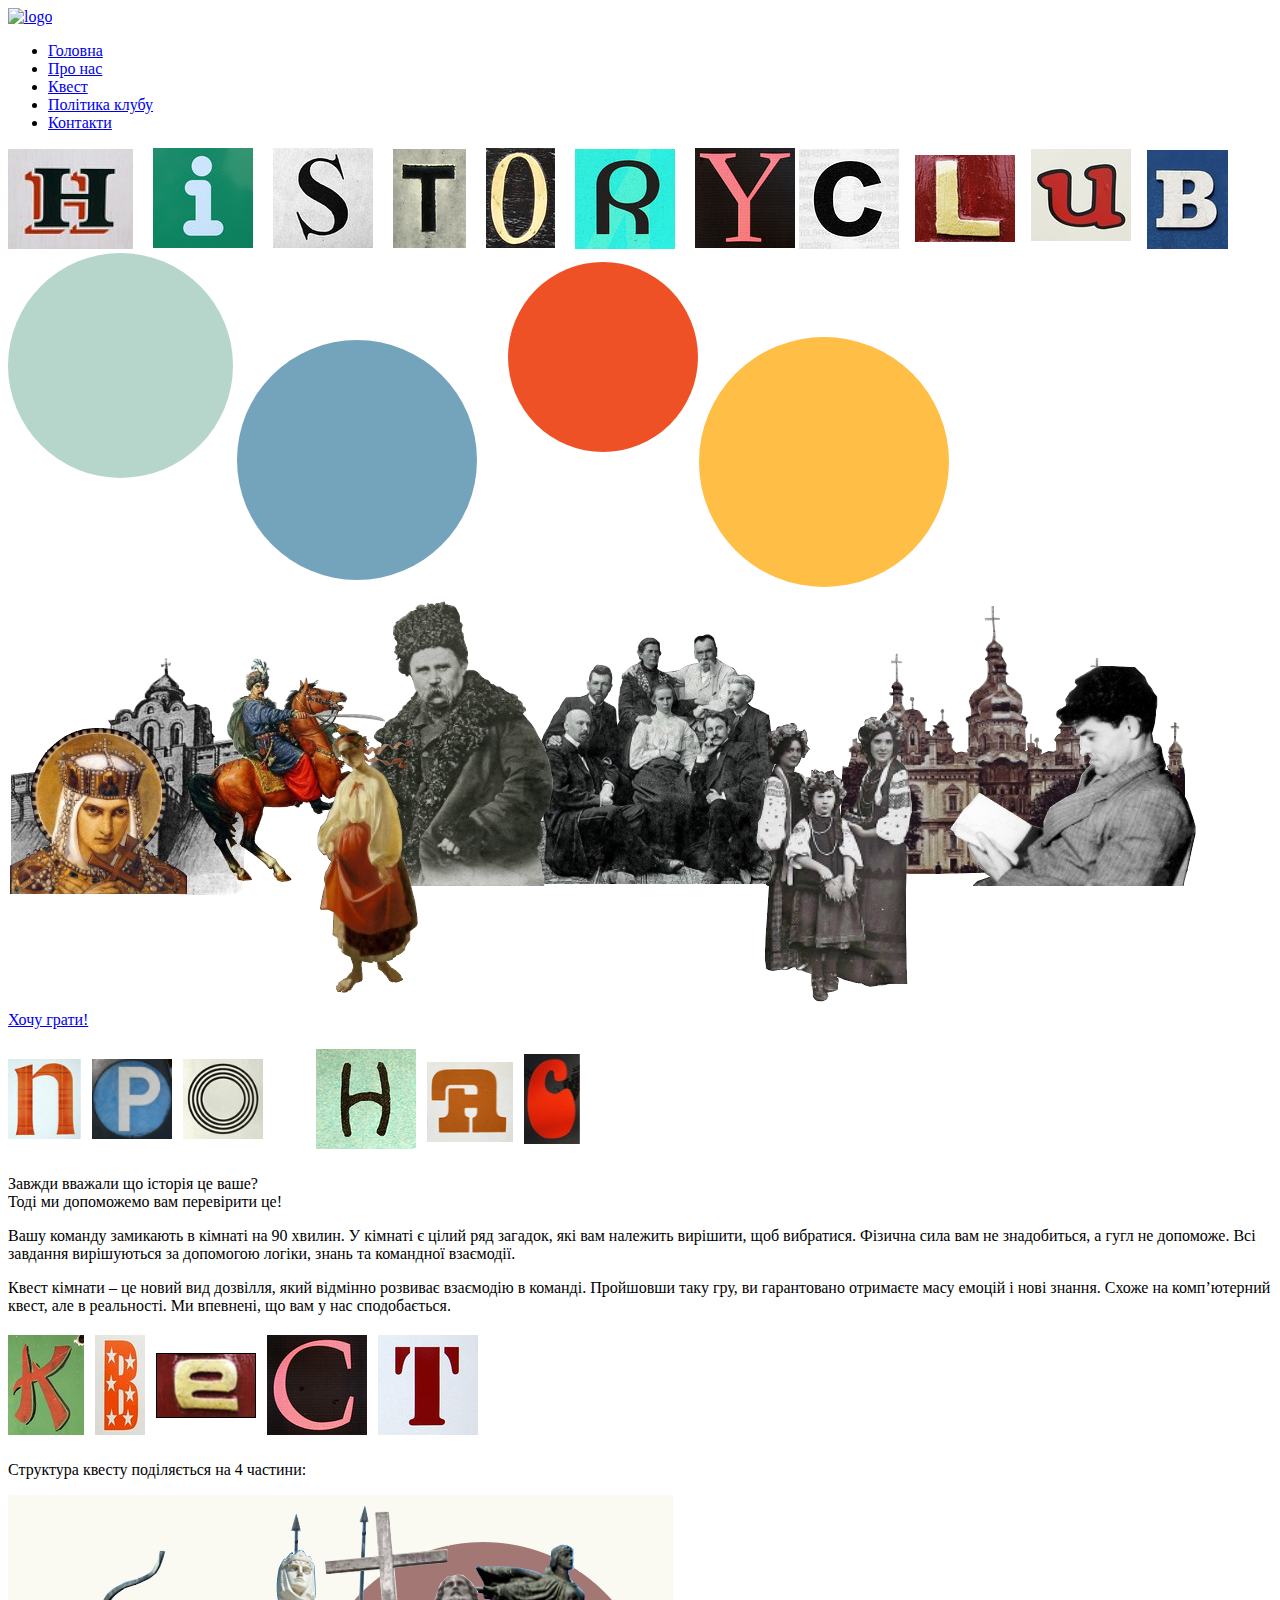
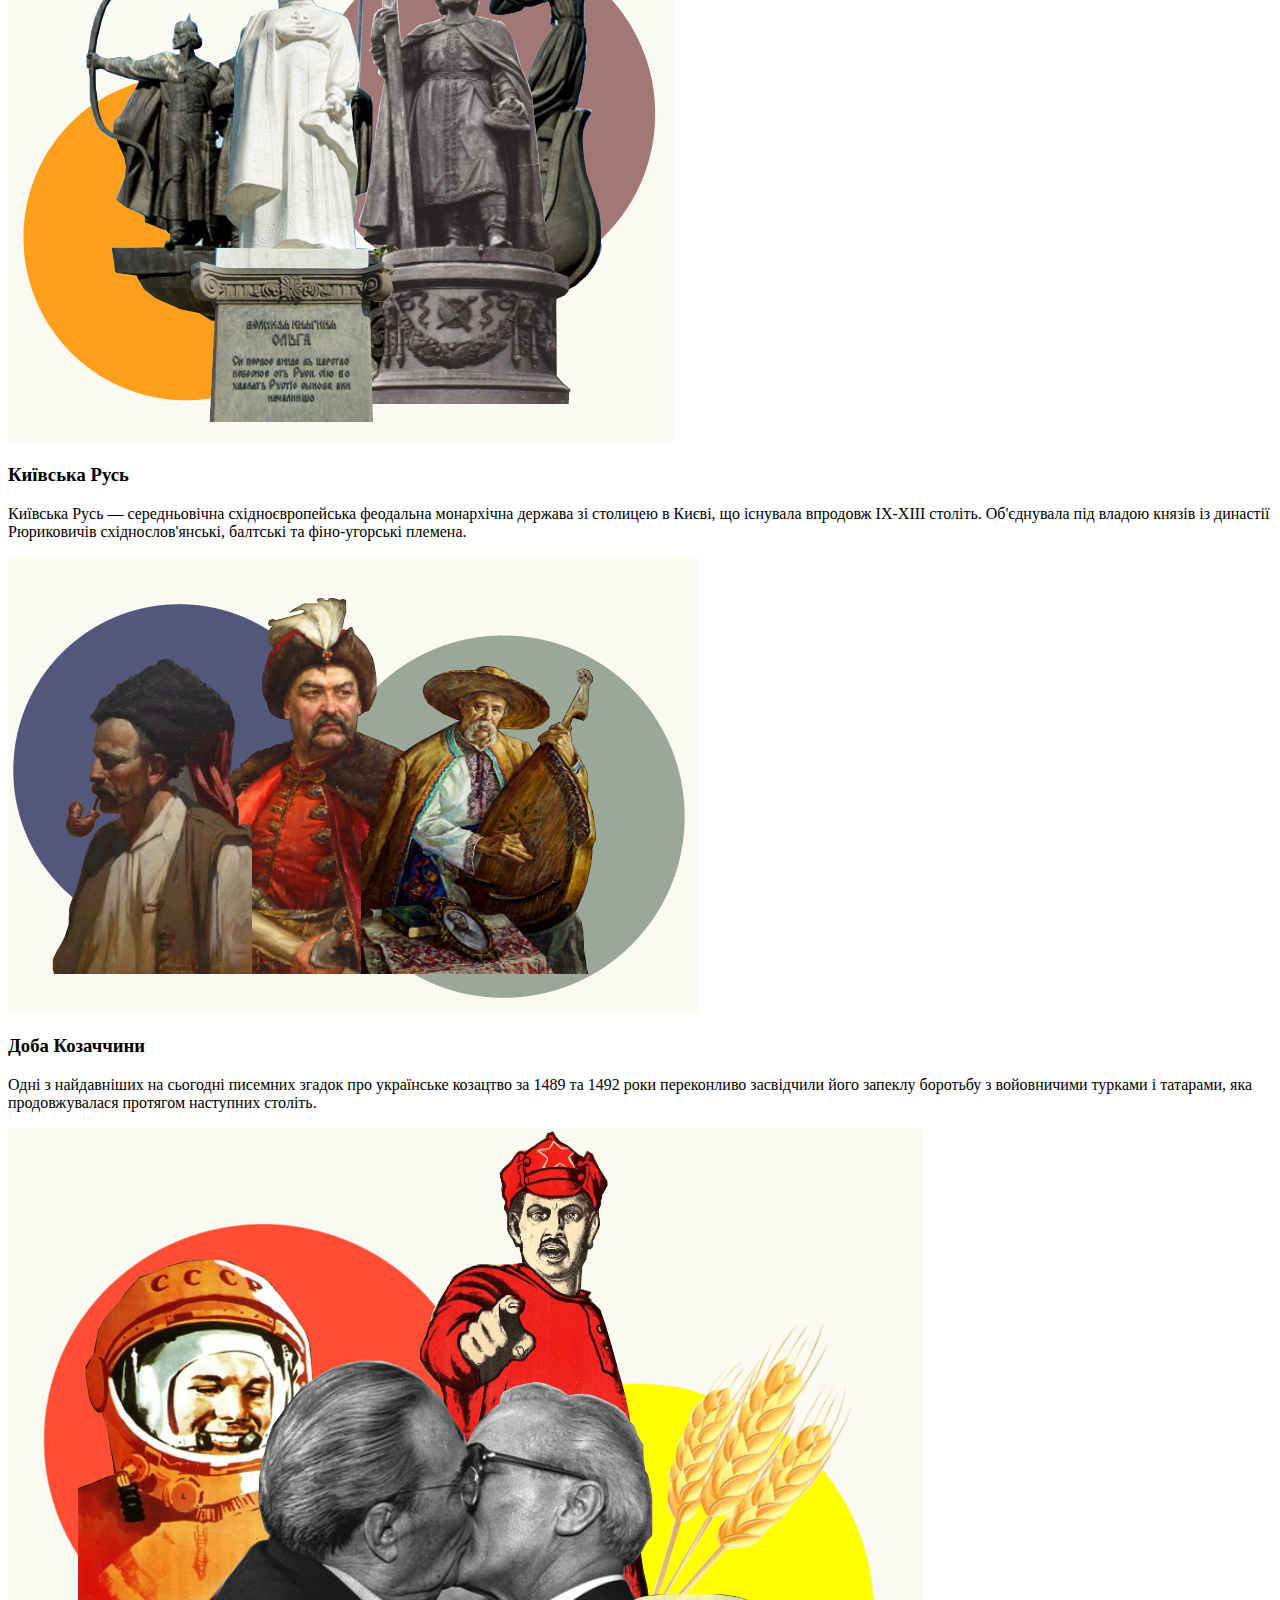
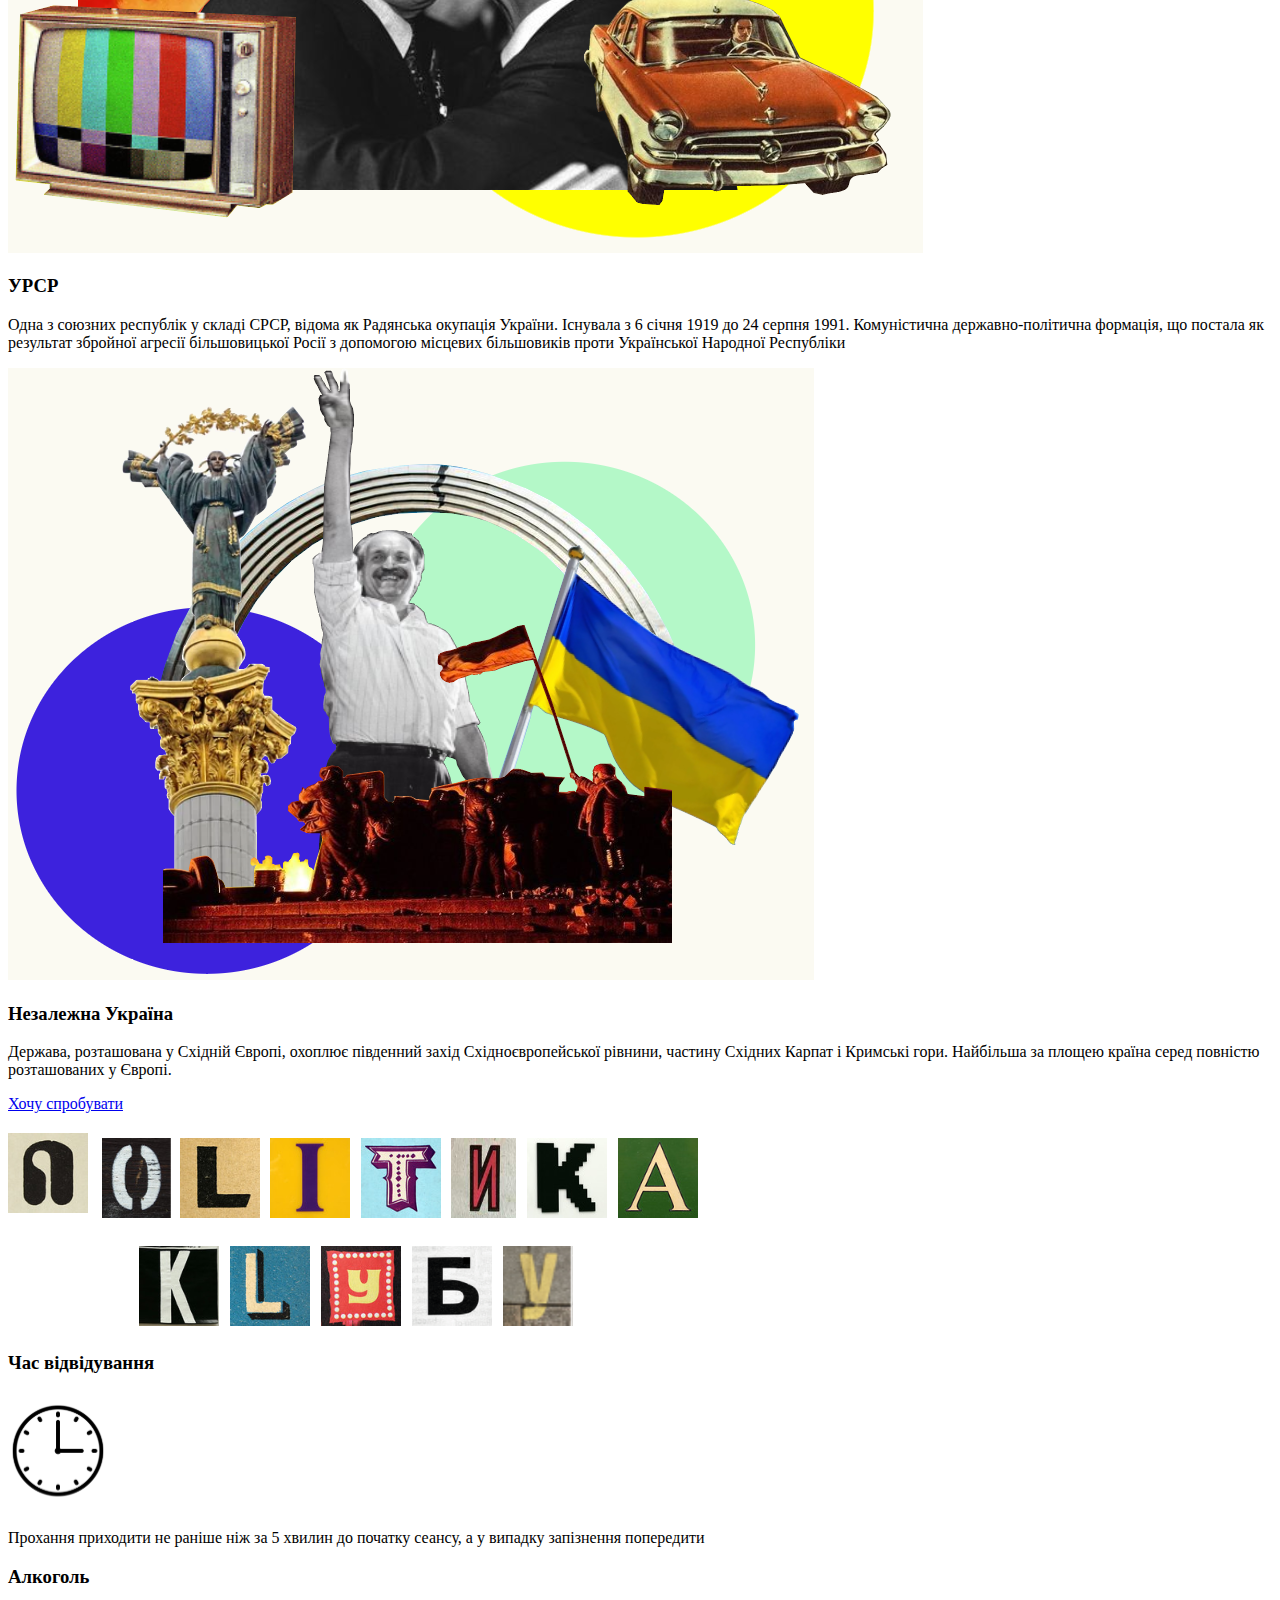
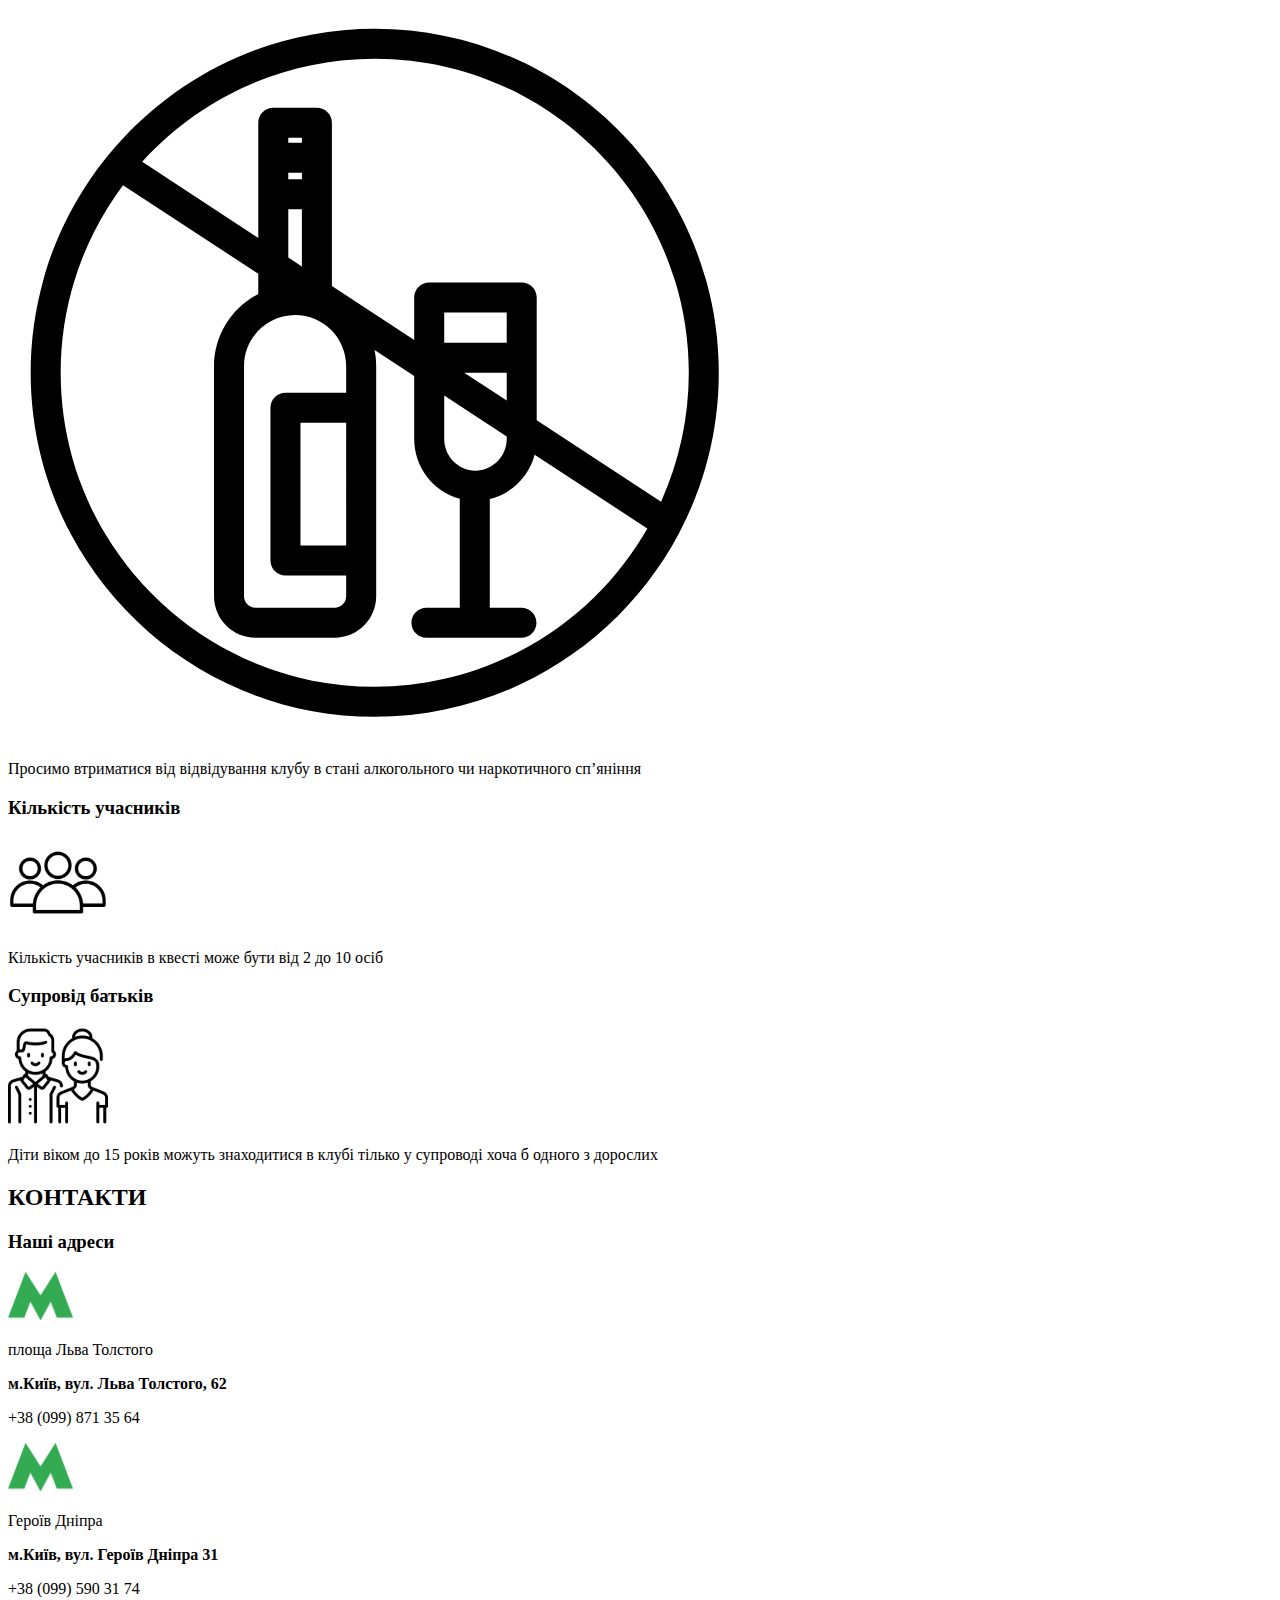
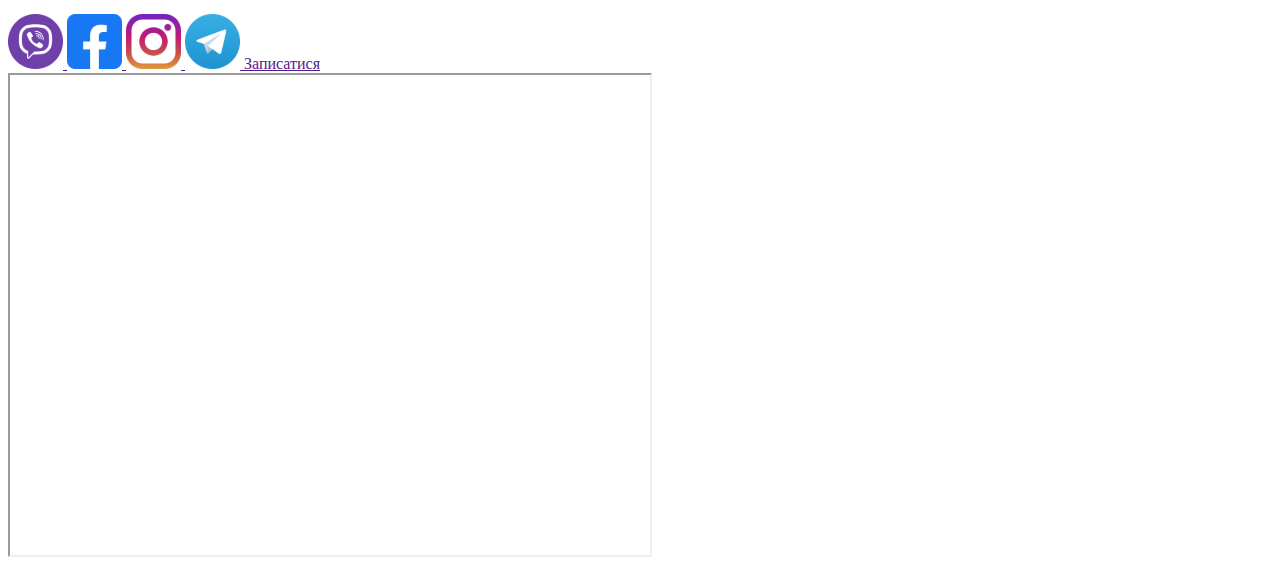
==== index.html @ 01a5bb26 "Add files via upload" ====
<!DOCTYPE html>
<html lang="uk">
  <head>
    <meta charset="utf-8" />
    <title>UA History Club</title>
    <meta name="viewport" content="width=device-width, initial-scale=1" />
   <!-- <link rel="preconnect" href="https://fonts.googleapis.com">
    <link rel="preconnect" href="https://fonts.gstatic.com" crossorigin>
    <link href="https://fonts.googleapis.com/css2?family=Inter&display=swap" rel="stylesheet">
    <link rel="preconnect" href="https://fonts.googleapis.com">
    <link rel="preconnect" href="https://fonts.gstatic.com" crossorigin>
    <link href="https://fonts.googleapis.com/css2?family=Noto+Sans:wght@500&display=swap" rel="stylesheet"> 
    <link rel="stylesheet" type="text/css" href="lab3.css" /> -->
    <title>UA History Club</title>
  </head>

  <body>

    <div class="fullpage">
      <header id="header">
        <a href="/" class="logo-img">
          <img src="C:\Lab\assert\img\logo1.svg" alt="logo">
        </a>
        <nav>
          <ul class="menu">
            <li>
              <a href="#hero-page">Головна</a>
            </li>
            <li>
              <a href="#about-section">Про нас</a>
            </li>
            <li>
              <a href="#quiz-section">Квест</a>
            </li>
            <li>
              <a href="#politic-section">Політика клубу</a>
            </li>
            <li>
              <a href="#contact">Контакти</a>
            </li>
          </ul>
        </nav>
        <div class="mobile-menu-button">
          <span></span>
          <span></span>
          <span></span>
        </div>
      </header>
      <section id="hero-page">
        <div class="main-picture">
          <img src="assert/img/history.png" alt="history" class="history">
          <img src="assert/img/club.png" alt="history" class="club">
          <img src="assert/img/circles.svg" alt="history" class="circles">
          <img src="assert/img/main-removebg.png" alt="history" class="main-img"></div>
          </div>
          <a href="/" class="button">
            <span>Хочу грати!</span>
          </a>
      </section>
      <section id="about-section">
        <h2><img src="assert/img/about_h.svg" alt="Про Нас"></h2>
        <p class="about-bold">Завжди вважали що історія це ваше?<br>
        Тоді ми допоможемо вам перевірити це!</p>
        <div>
        <p>Вашу команду  замикають в кімнаті на 90 хвилин. У кімнаті є цілий ряд загадок, які вам належить вирішити, щоб вибратися. Фізична сила вам не знадобиться, а гугл не допоможе. Всі завдання вирішуються за допомогою логіки, знань та командної взаємодії.</p>

        <p>Квест кімнати – це новий вид дозвілля, який відмінно розвиває взаємодію в команді. Пройшовши таку гру, ви гарантовано отримаєте масу емоцій і нові знання. Схоже на комп’ютерний квест, але в реальності. Ми впевнені, що вам у нас сподобається.</p>
        </div>
      </section>
      <section id="quiz-section">
        <h2><img src="assert/img/quiz/quiz_h.svg" alt="Квест"></h2>
        <p class="Noto-32">Структура квесту поділяється на 4 частини:</p>
        <div class="rus-block">
          <img src="assert/img/quiz/rus_image.png" alt="Київська Русь">
          <div>
            <h3>Київська Русь</h3>
            <p>Київська Русь — середньовічна східноєвропейська феодальна монархічна держава зі столицею в Києві, що існувала впродовж IX-XIII століть. Об'єднувала під владою князів із династії Рюриковичів східнослов'янські, балтські та фіно-угорські племена.</p>
          </div>
        </div>
        <div class="kozak-block">
          <img src="assert/img/quiz/kozak_image.png" alt="Доба Козаччини">
          <div>
            <h3>Доба Козаччини</h3>
            <p>Одні з найдавніших на сьогодні писемних згадок про українське козацтво за 1489 та 1492 роки переконливо засвідчили його запеклу боротьбу з войовничими турками і татарами, яка продовжувалася протягом наступних століть.</p>
          </div>
        </div>
        <div class="ussr-block">
          <img src="assert/img/quiz/ussr_image.png" alt="СССР">
          <div>
            <h3>УРСР</h3>
            <p>Одна з союзних республік у складі СРСР, відома як Радянська окупація України. Існувала з 6 січня 1919 до 24 серпня 1991. Комуністична державно-політична формація, що постала як результат збройної агресії більшовицької Росії з допомогою місцевих більшовиків проти Української Народної Республіки</p>
          </div>
        </div>
        <div class="ukraine-block">
          <img src="assert/img/quiz/ukrn_image.png" alt="Незалежна Україна">
          <div>
            <h3>Незалежна Україна</h3>
            <p>Держава, розташована у Східній Європі, охоплює південний захід Східноєвропейської рівнини, частину Східних Карпат і Кримські гори. Найбільша за площею країна серед повністю розташованих у Європі.</p>
          </div>
        </div>
        <a href="/" class="button">
            <span>Хочу спробувати</span>
          </a>
      </section>
      <section id="politic-section">
        <h2><img src="assert/img/politic/politic_h.svg" alt="Політика клубу"></h2>
        <div class="visiting-time-rule">
          <h3>Час відвідування</h3>
          <img src="assert/img/politic/clock_icon.svg" alt="clock icon">
          <p>Прохання приходити не раніше ніж за 5 хвилин до початку сеансу, а у випадку запізнення попередити</p>
        </div>
        <div class="alcohol-rule">
          <h3>Алкоголь</h3>
          <img src="assert/img/politic/alcohol_icon.svg" alt="no-alcohol icon">
          <p>Просимо втриматися від відвідування клубу в стані алкогольного чи наркотичного сп’яніння</p>
        </div>
        <div class="quantity-rule">
          <h3>Кількість учасників</h3>
          <img src="assert/img/politic/people_icon.svg" alt="people icon">
          <p>Кількість учасників в квесті може бути від 2 до 10 осіб</p>
        </div>
        <div class="parents-rule">
          <h3>Супровід батьків</h3>
          <img src="assert/img/politic/parents_icon.svg" alt="parent icon">
          <p>Діти віком до 15 років можуть знаходитися в клубі тілько у супроводі хоча б одного з дорослих </p>
        </div>
      </section>
      <footer id="contact">
        <h2>КОНТАКТИ</h2>
        <h3>Наші адреси</h3>
        <div class="contact-lva">
          <img src="assert/img/footer/metro_icon.svg" alt="metro icon">
          <p>площа Льва Толстого</p>
          <strong>м.Київ, вул. Льва Толстого, 62</strong>
          <p>+38 (099) 871 35 64</p>
        </div>
        <div class="contact-heroiv">
          <img src="assert/img/footer/metro_icon.svg" alt="metro icon">
          <p>Героїв Дніпра</p>
          <strong>м.Київ, вул. Героїв Дніпра 31</strong>
          <p>+38 (099) 590 31 74</p>
        </div>
        <div class="social-media">
          <a href="">
            <img src="assert/img/footer/viber.svg" alt="viber icon">
          </a>
          <a href="">
            <img src="assert/img/footer/facebook.svg" alt="facebook icon">
          </a>
          <a href="">
            <img src="assert/img/footer/instagram.svg" alt="instagram icon">
          </a>
          <a href="">
            <img src="assert/img/footer/telegram.svg" alt="telegram icon">
          </a>
          <a href="" class="button">
            <span>Записатися</span>
          </a>
        </div>
        <iframe src="https://www.google.com/maps/d/embed?mid=1B6oHpEbjQobjjq0kSxo-xGtbAl62y0I&hl=uk&ehbc=2E312F" width="640" height="480"></iframe>
      </footer>      
    </div>    
  </body>
</html>
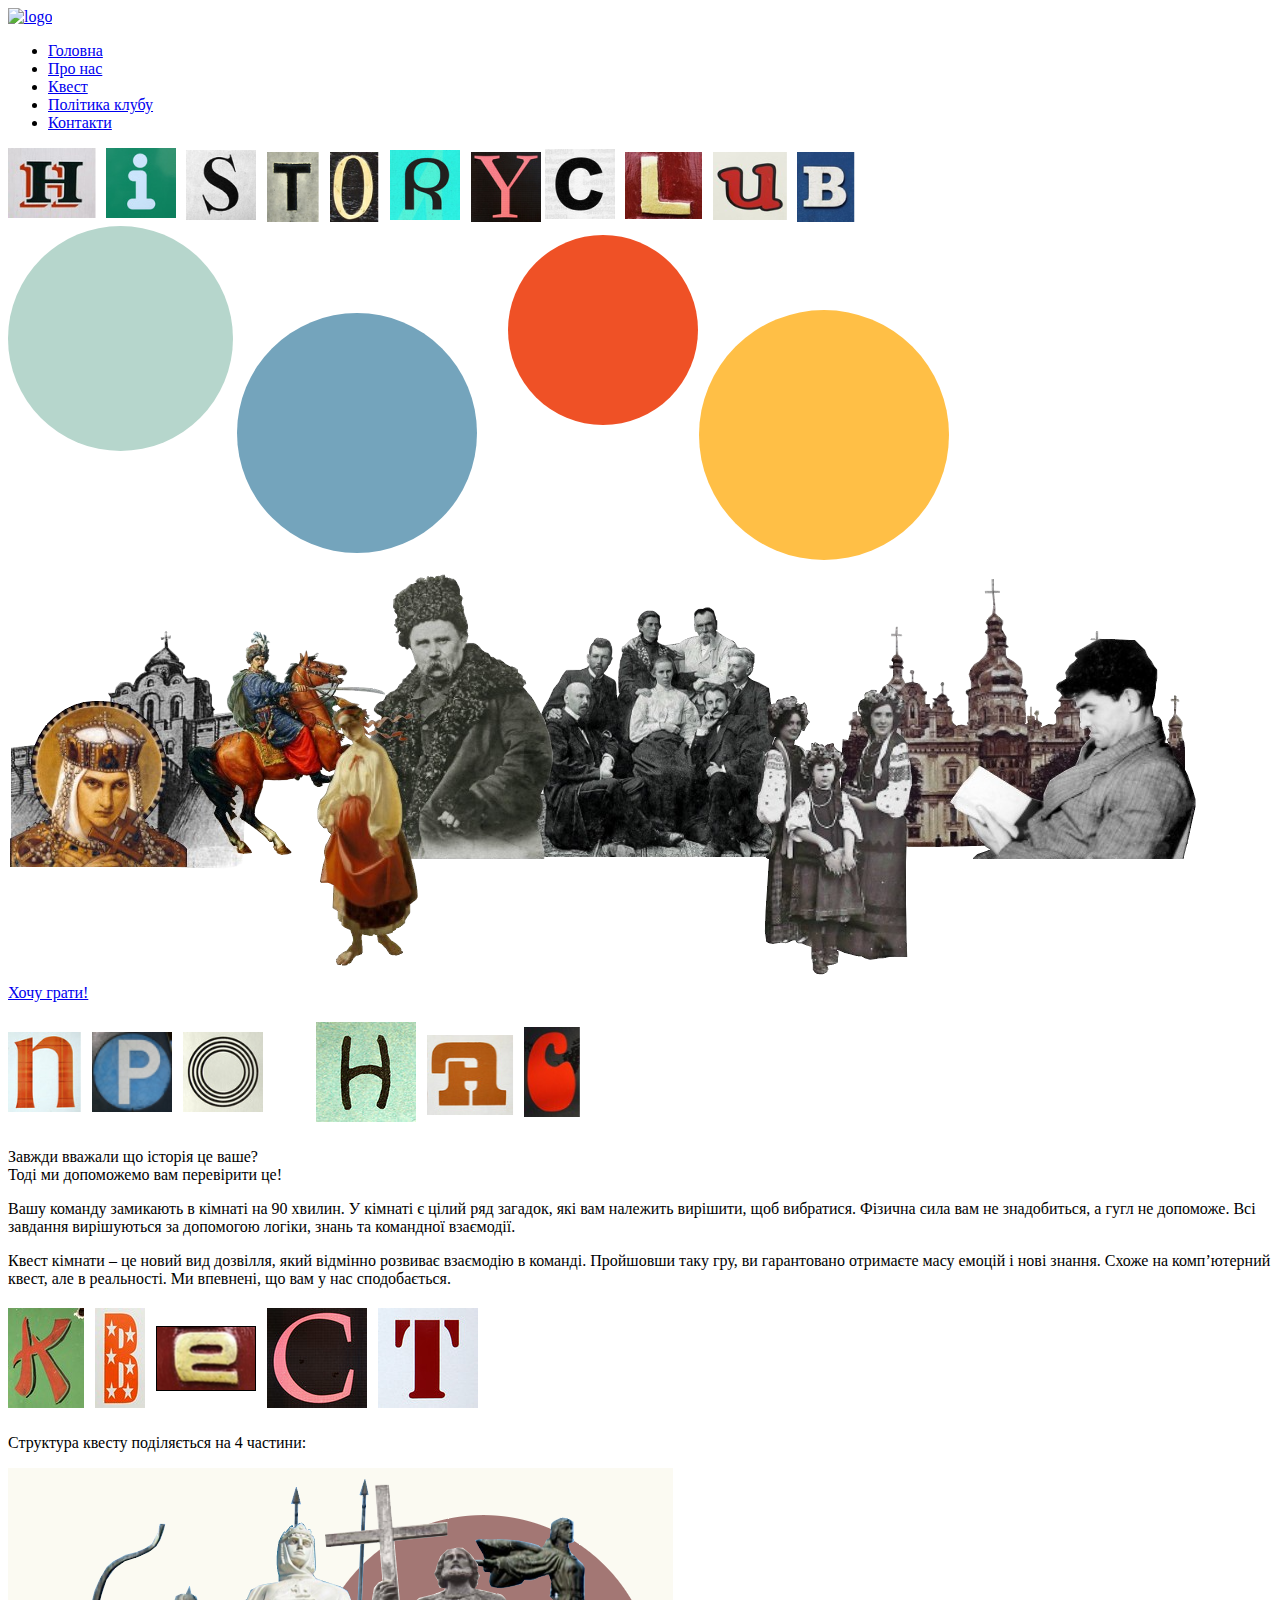
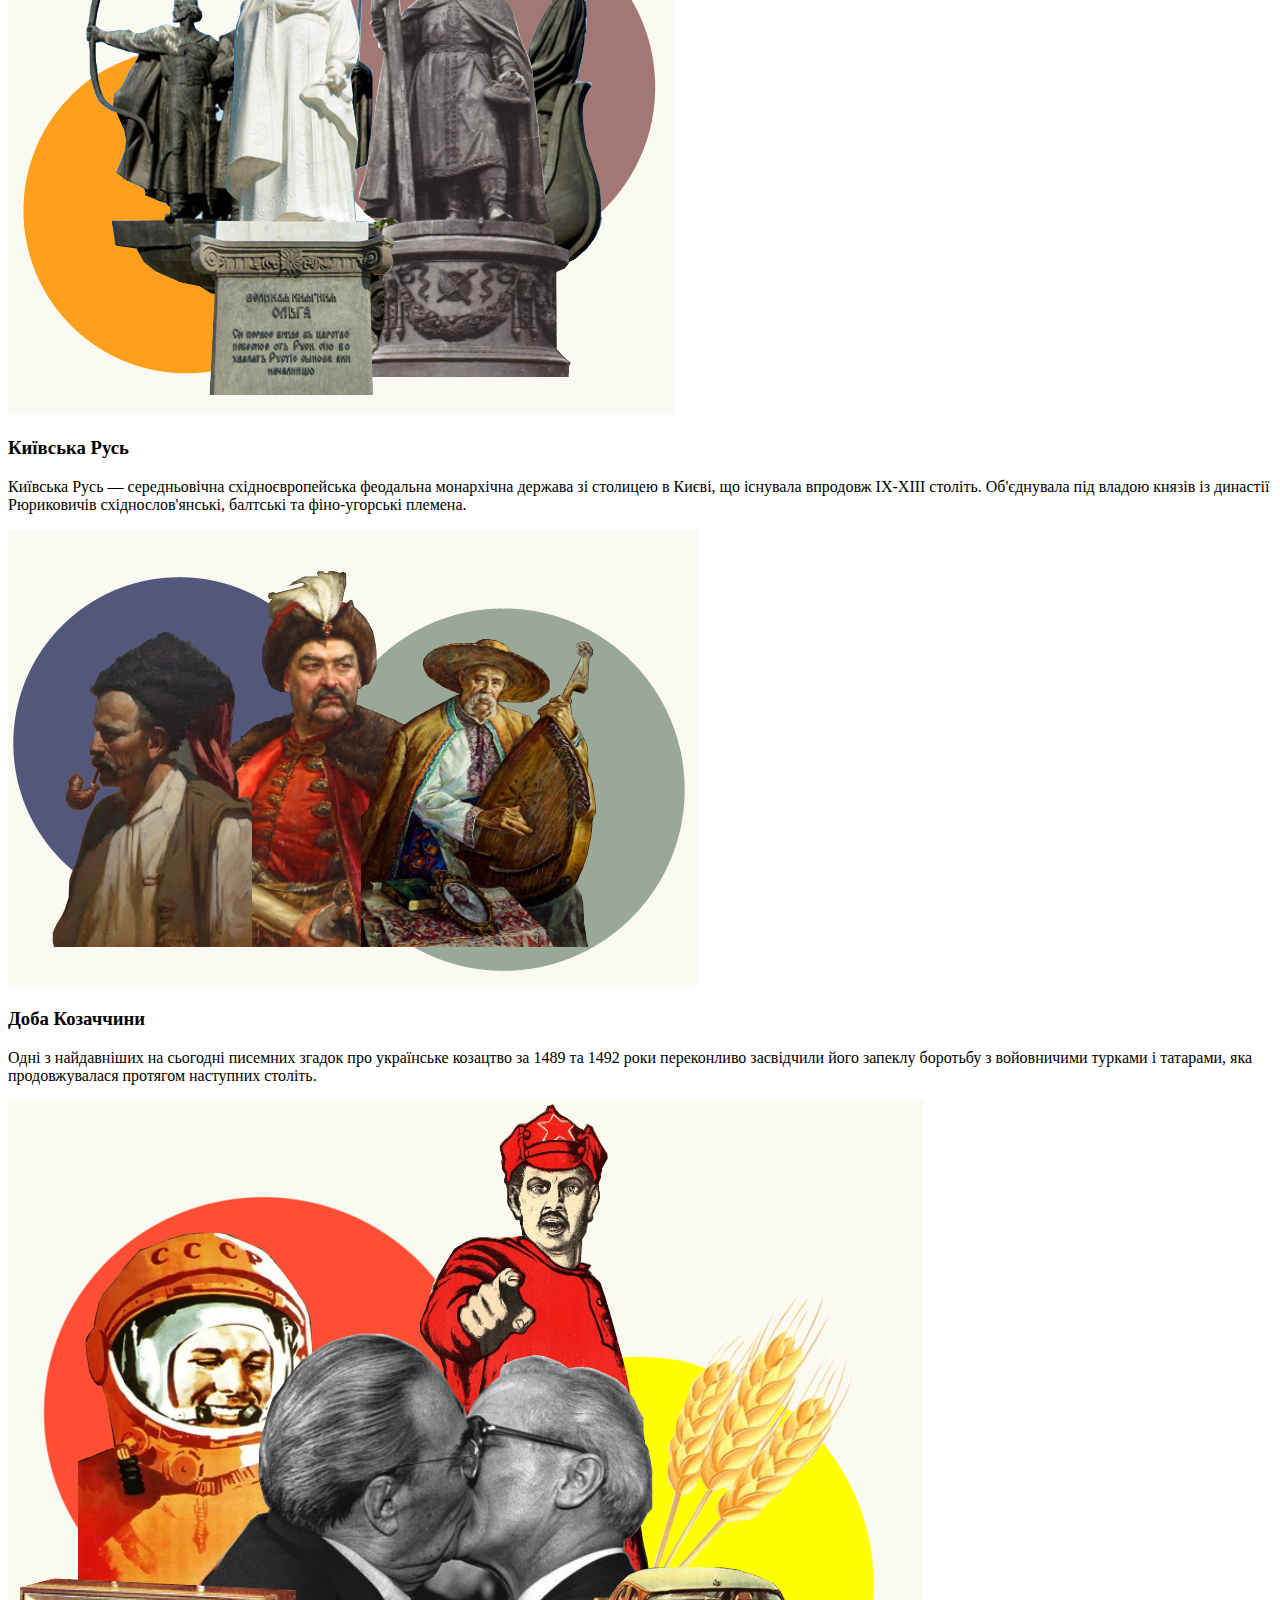
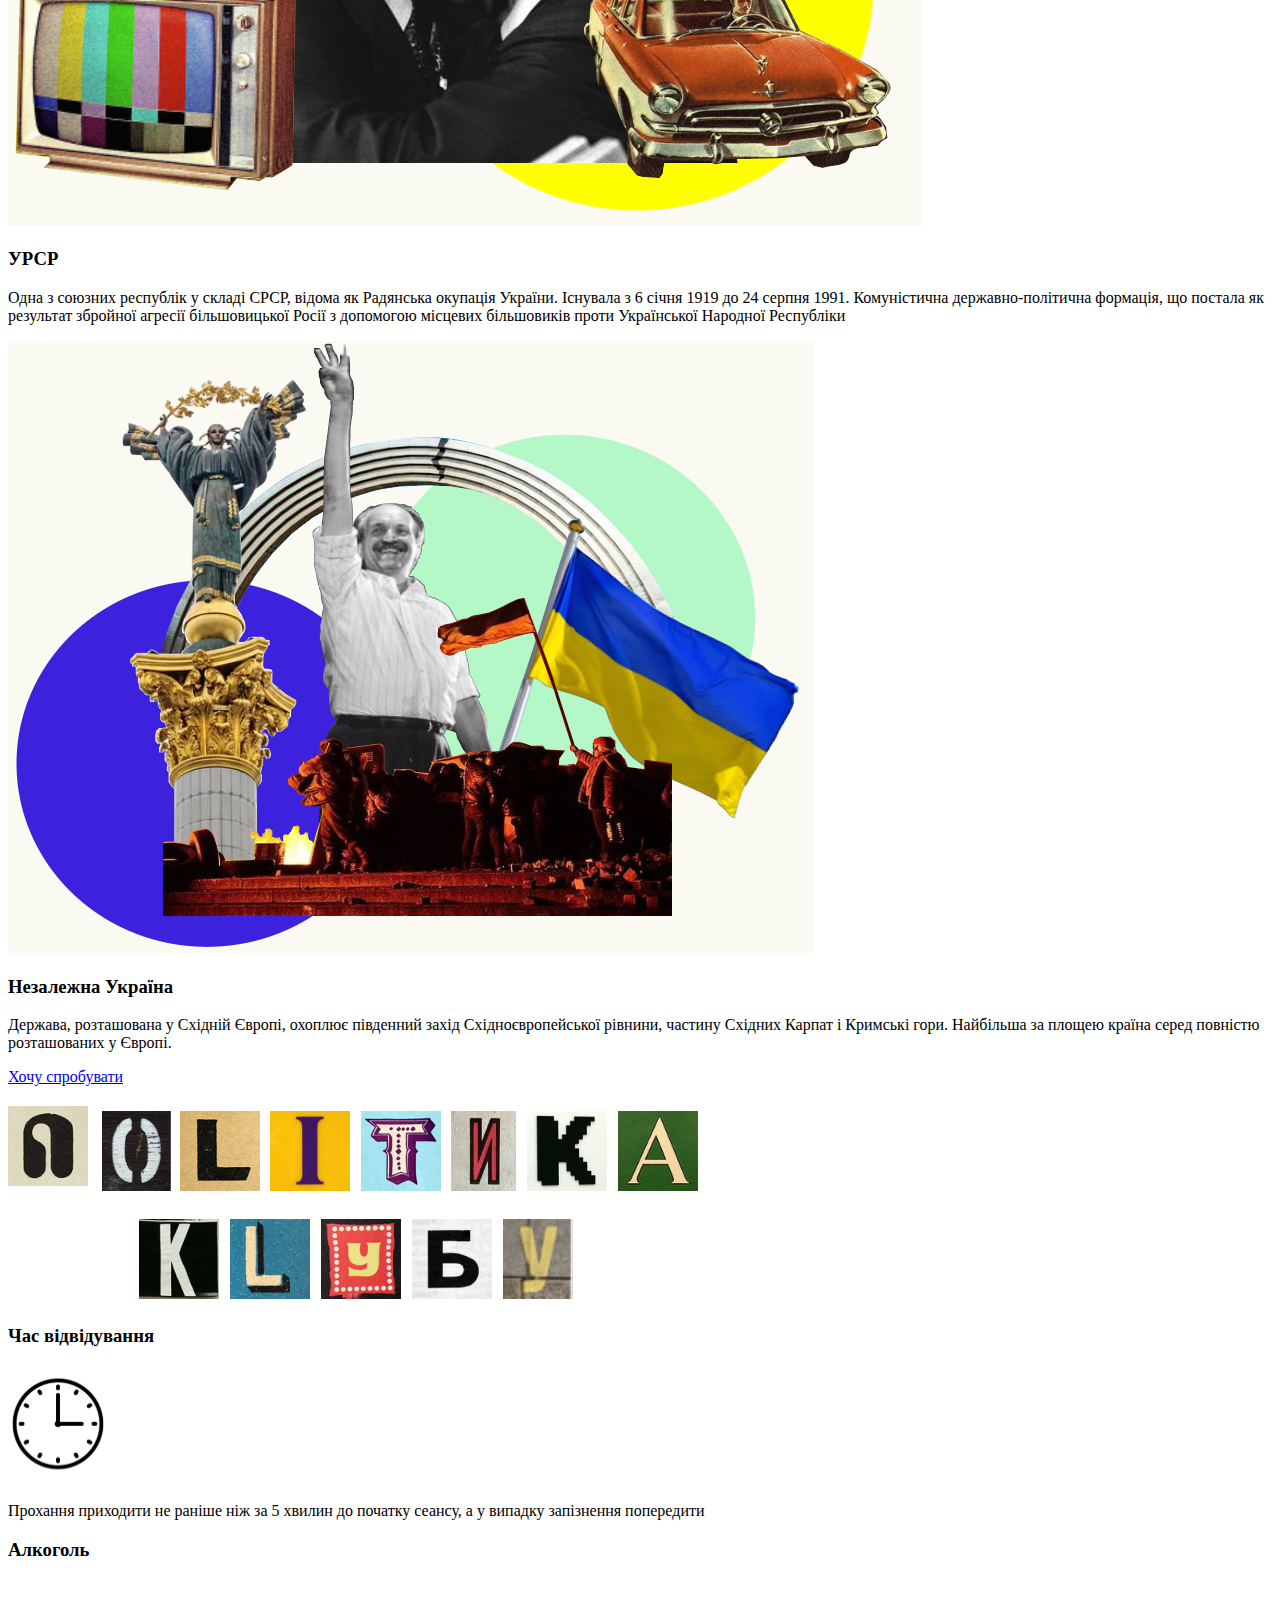
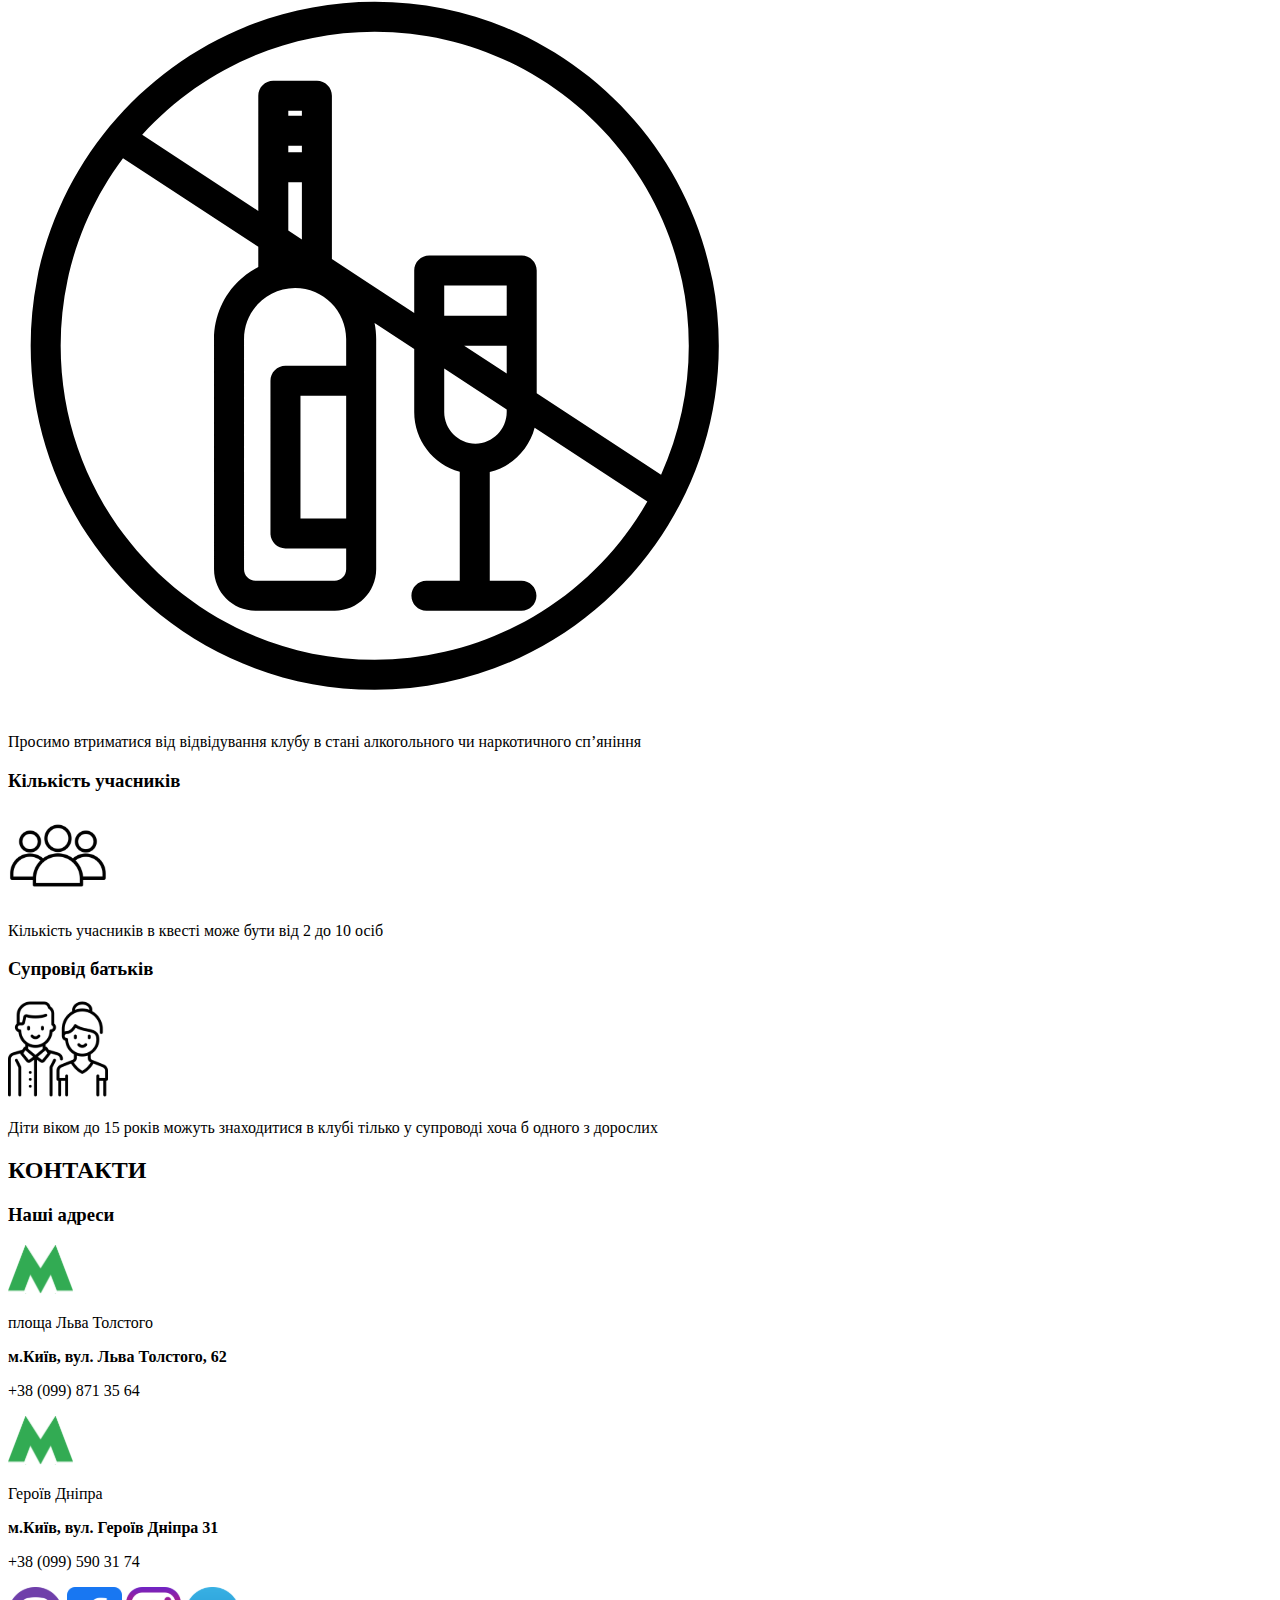
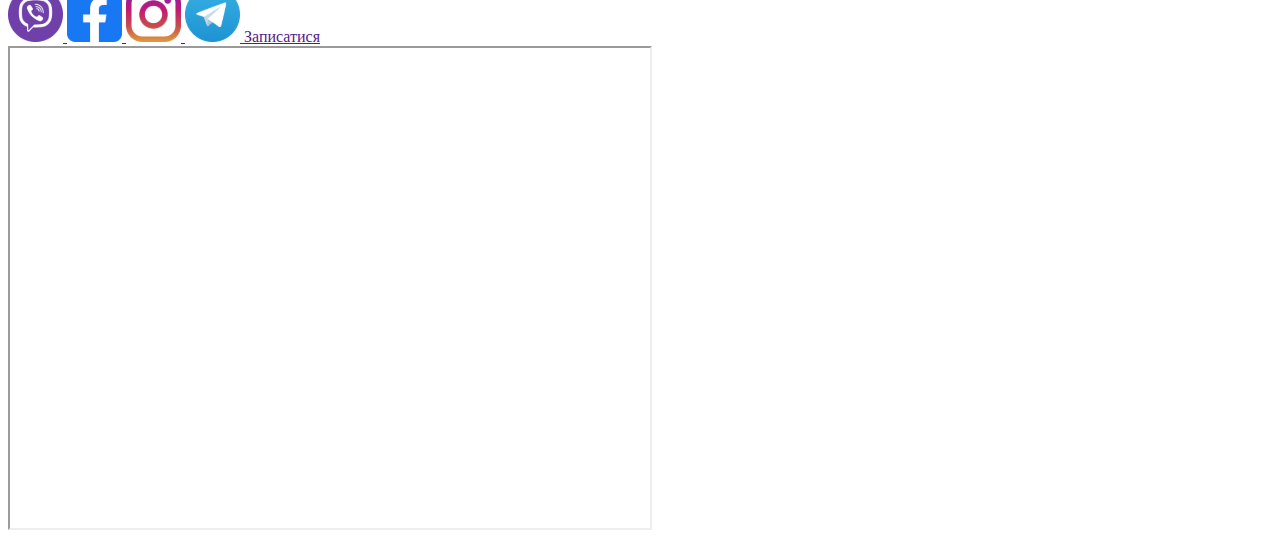
==== commit 0c98f7d8: "Update index.html" ====
--- a/index.html
+++ b/index.html
@@ -3,6 +3,8 @@
   <head>
     <meta charset="utf-8" />
     <title>UA History Club</title>
+    <meta name="description" content="Ukraine History Club" />
+    <meta name="author" content="Nastya" />
     <meta name="viewport" content="width=device-width, initial-scale=1" />
    <!-- <link rel="preconnect" href="https://fonts.googleapis.com">
     <link rel="preconnect" href="https://fonts.gstatic.com" crossorigin>
@@ -19,7 +21,7 @@
     <div class="fullpage">
       <header id="header">
         <a href="/" class="logo-img">
-          <img src="C:\Lab\assert\img\logo1.svg" alt="logo">
+          <img src="C:\Lab\assert\img\logo.svg" alt="logo">
         </a>
         <nav>
           <ul class="menu">
@@ -161,4 +163,4 @@
       </footer>      
     </div>    
   </body>
-</html>+</html>
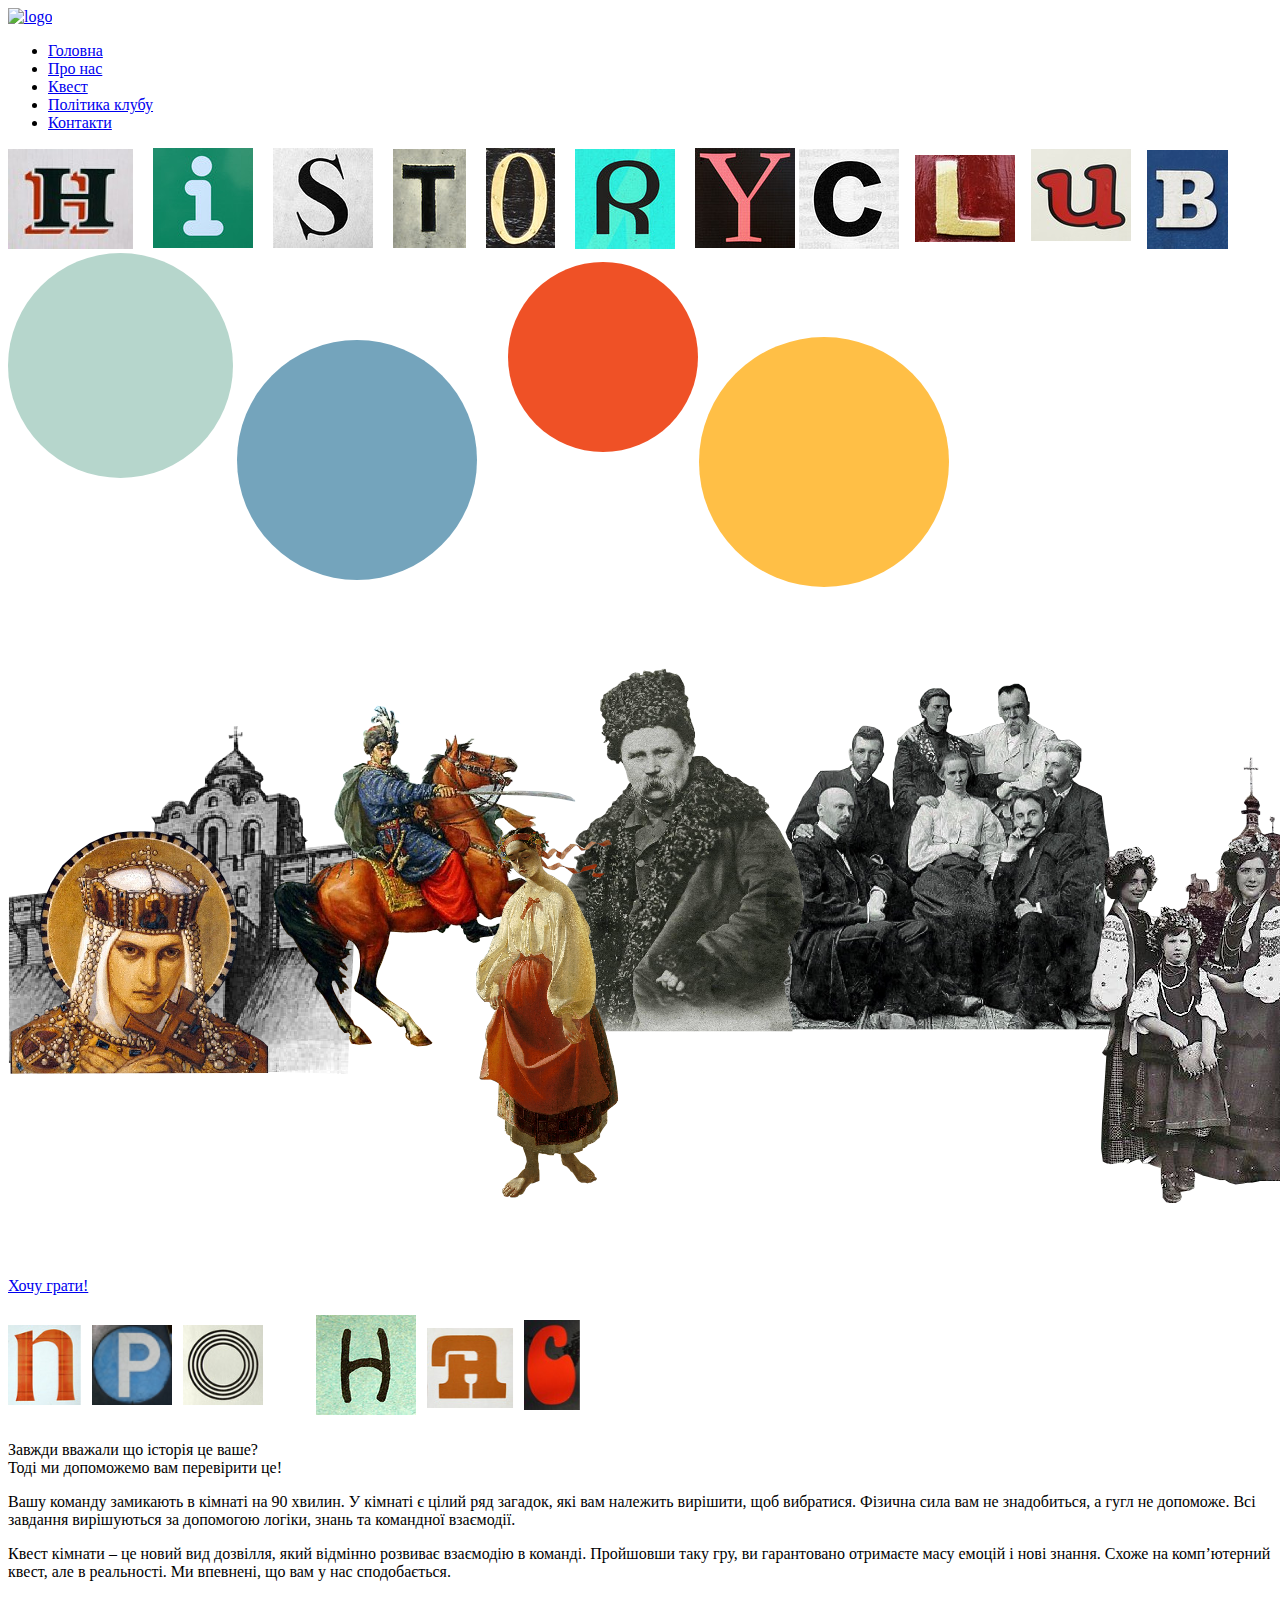
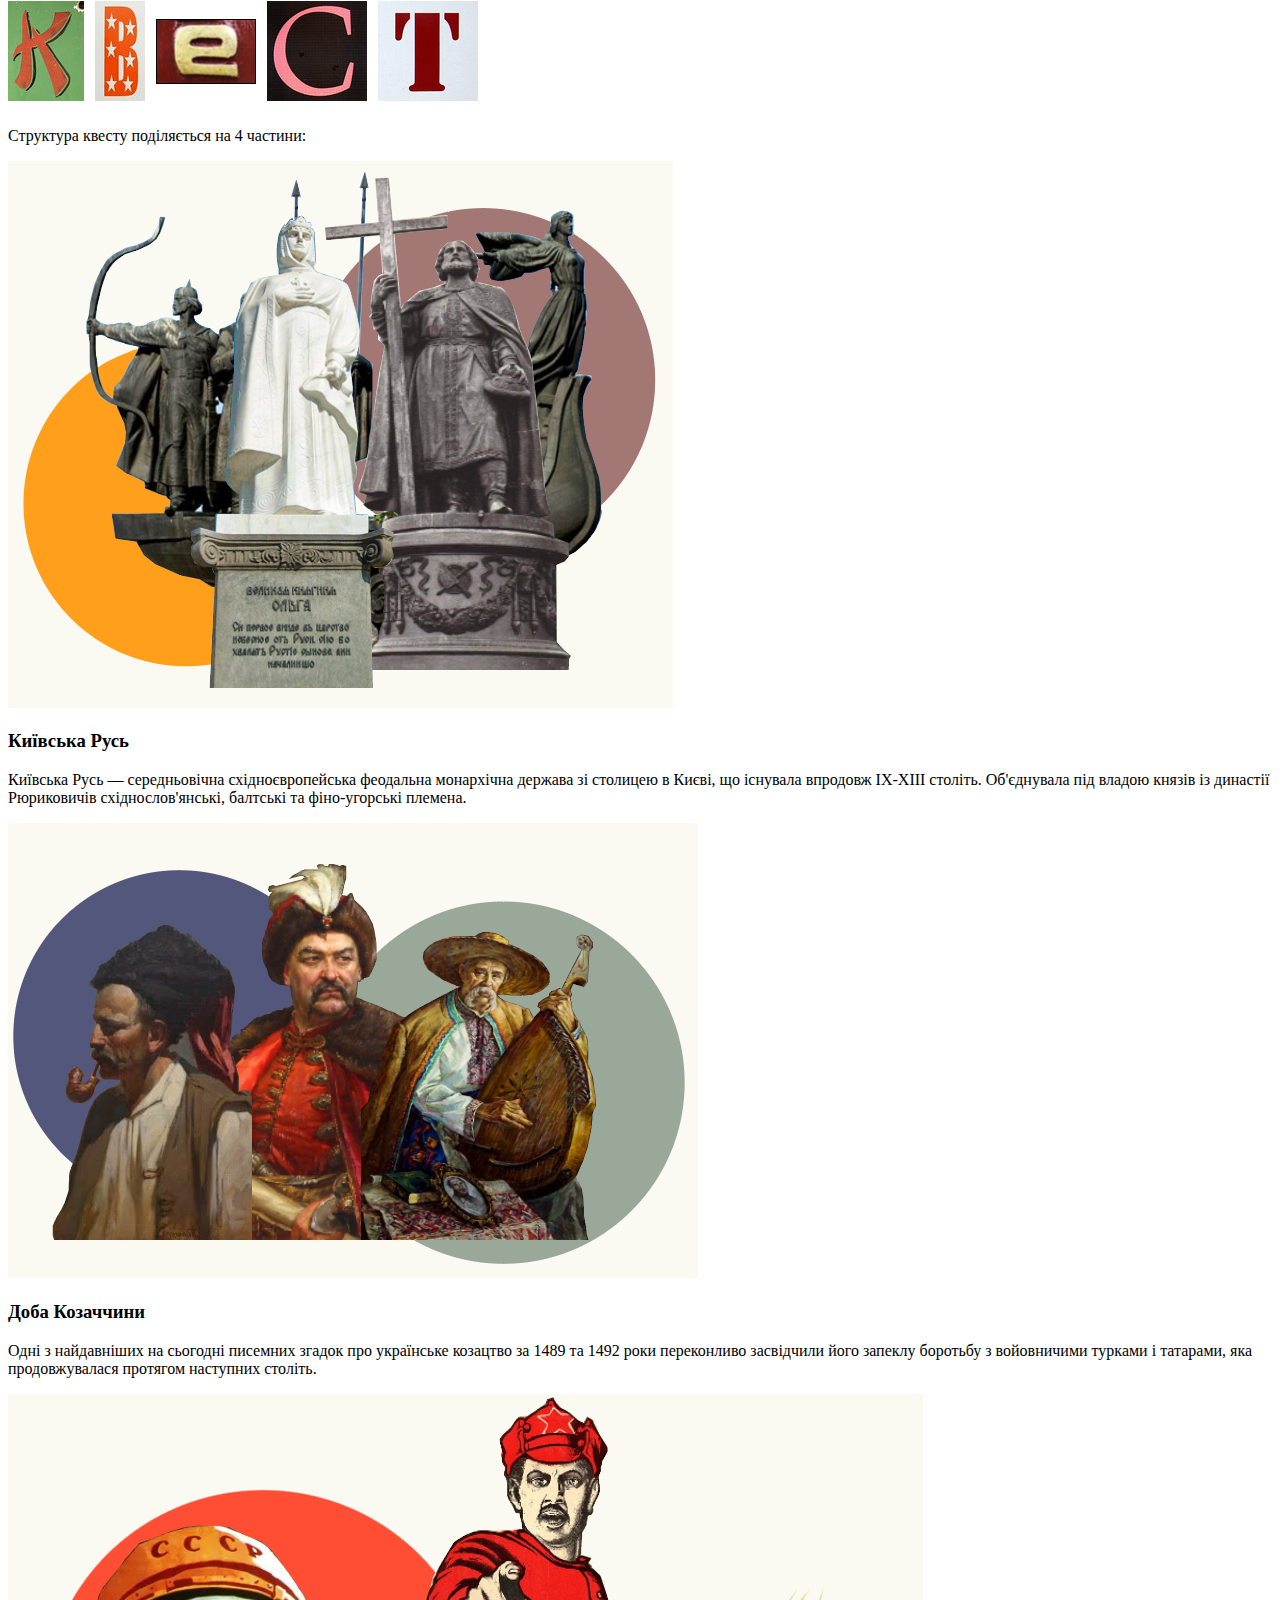
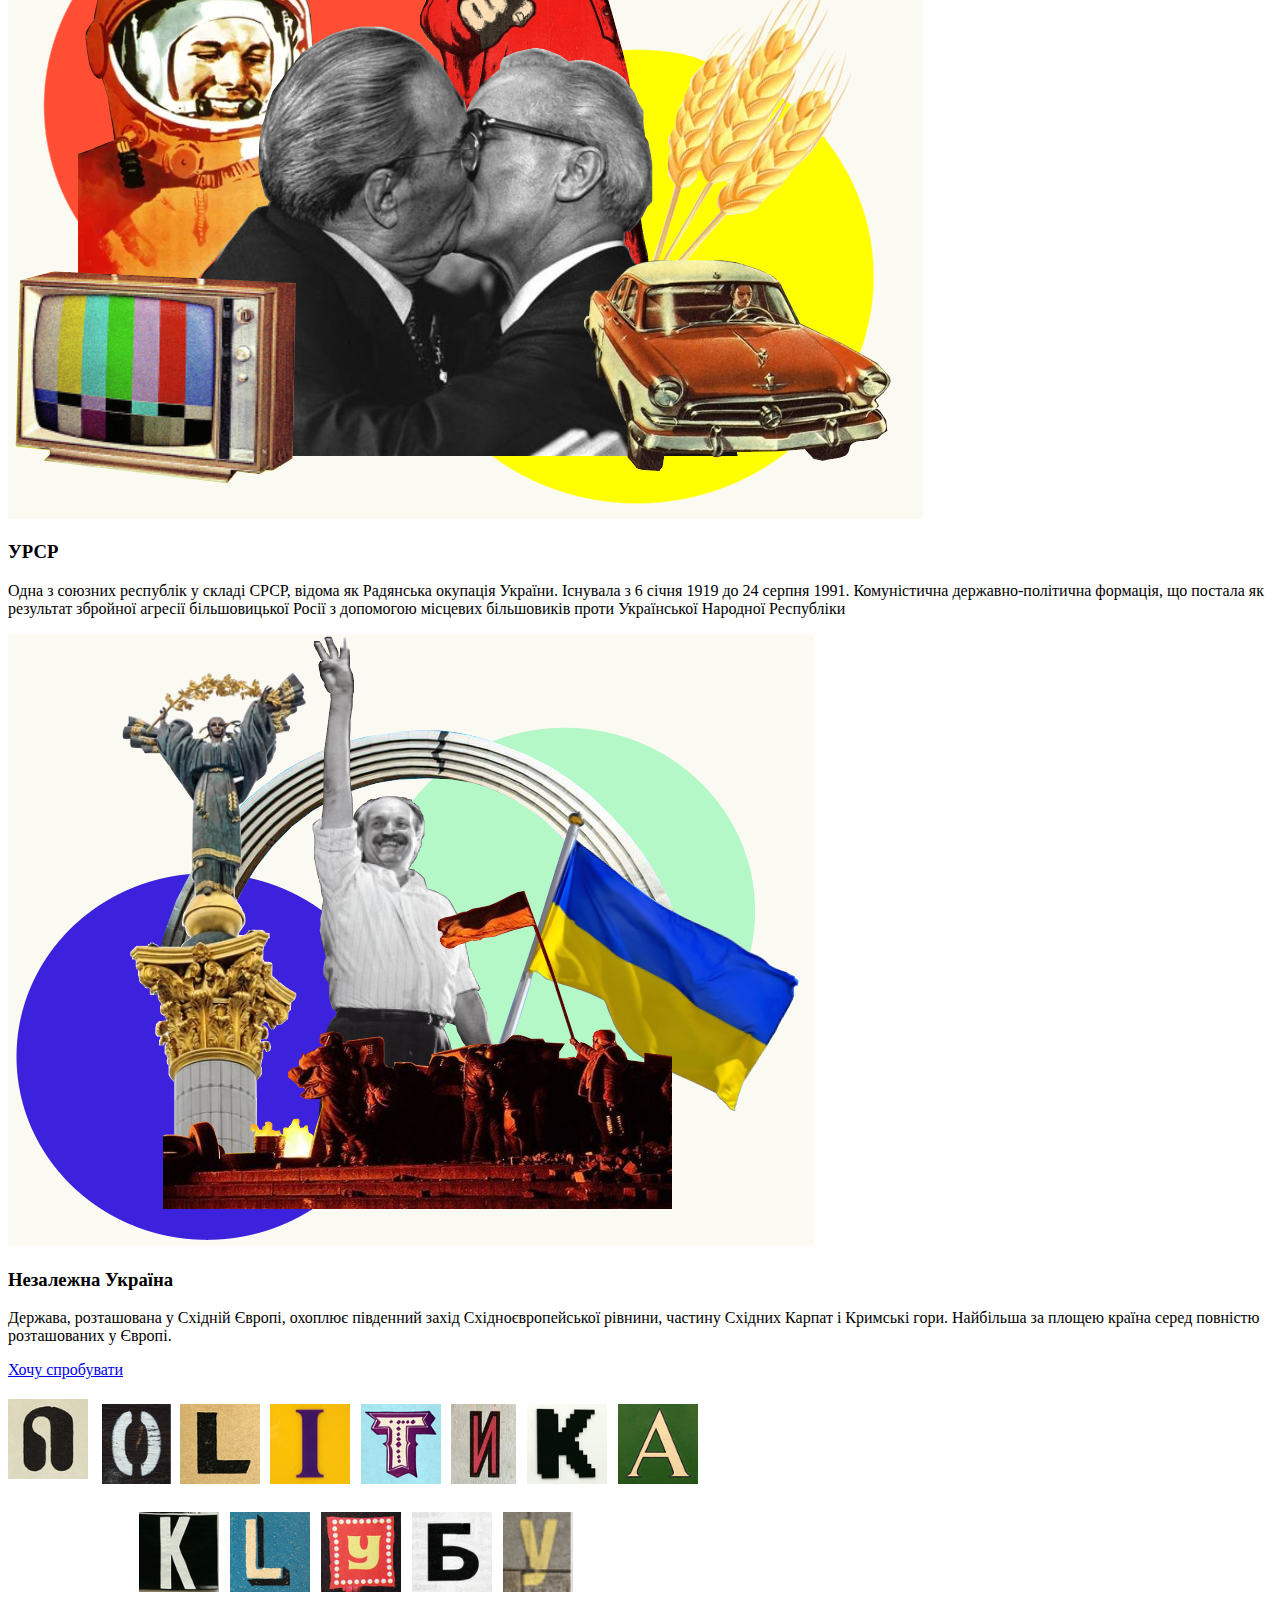
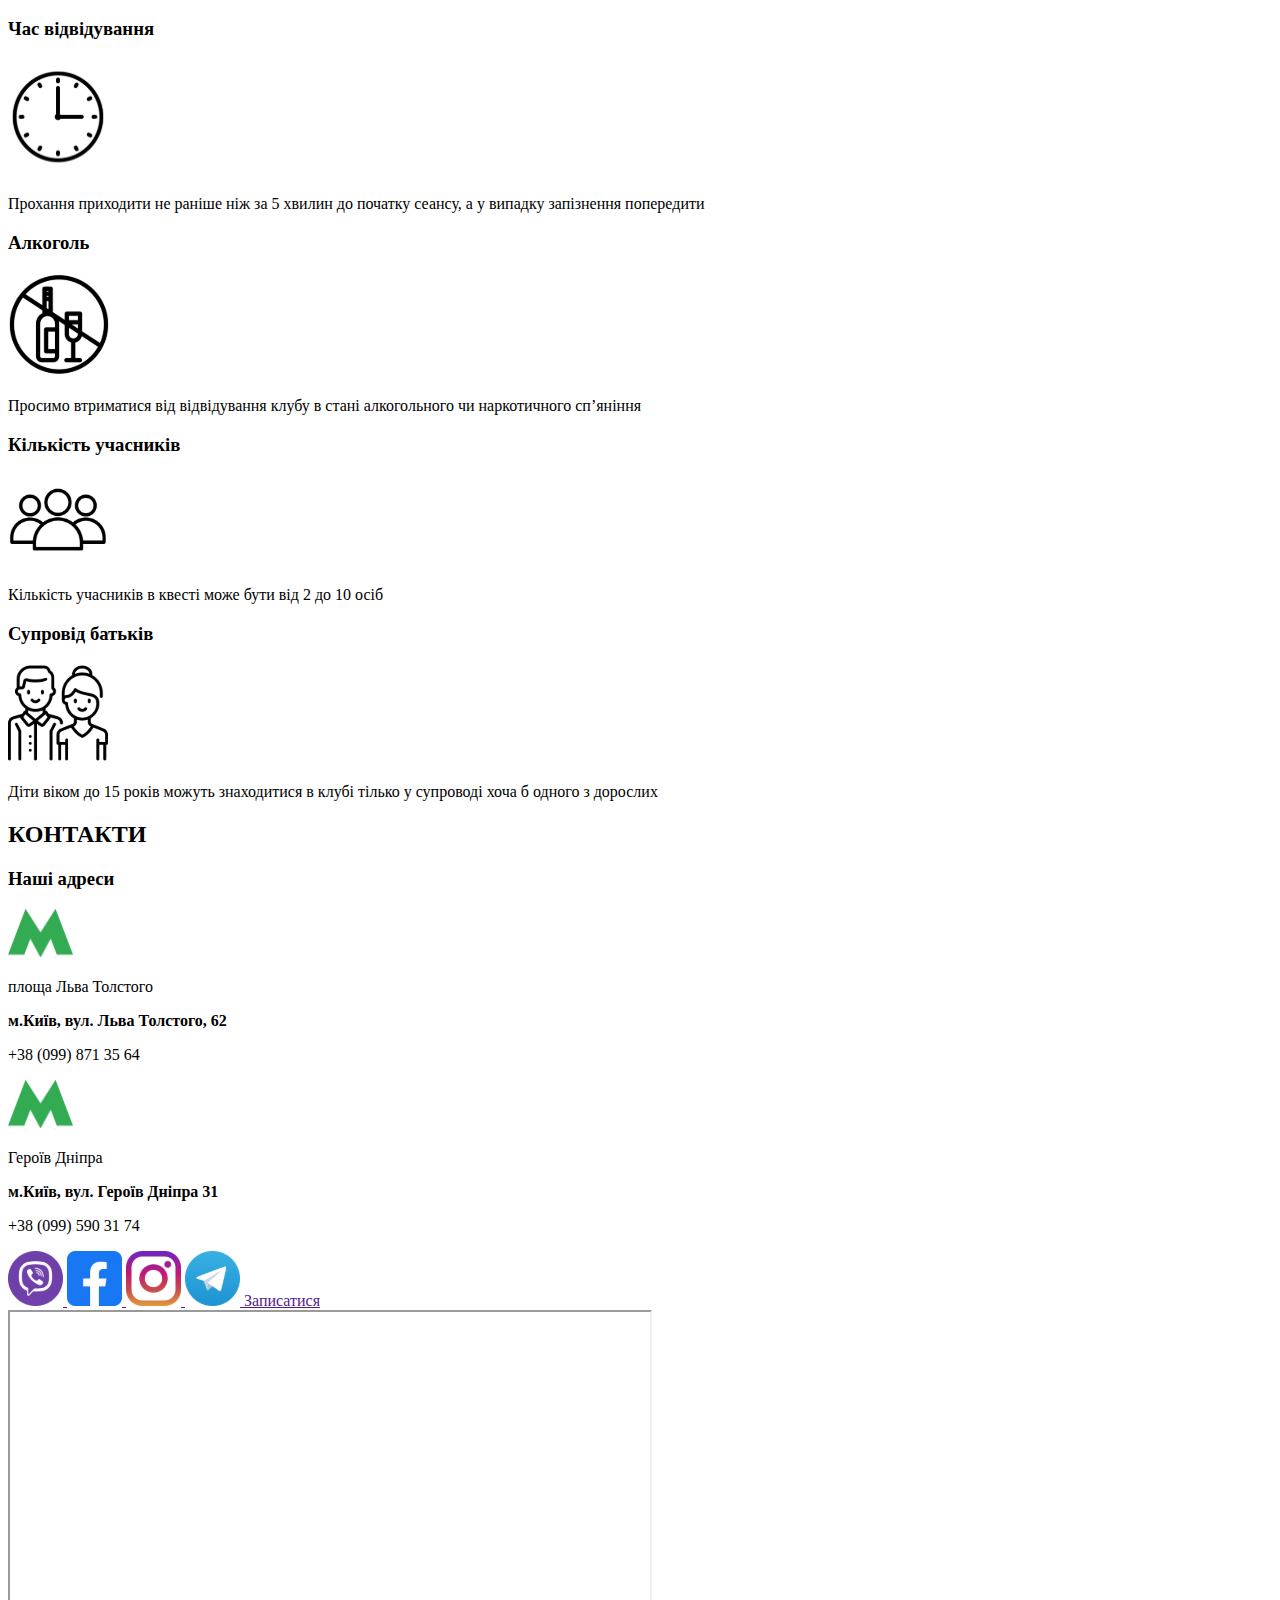
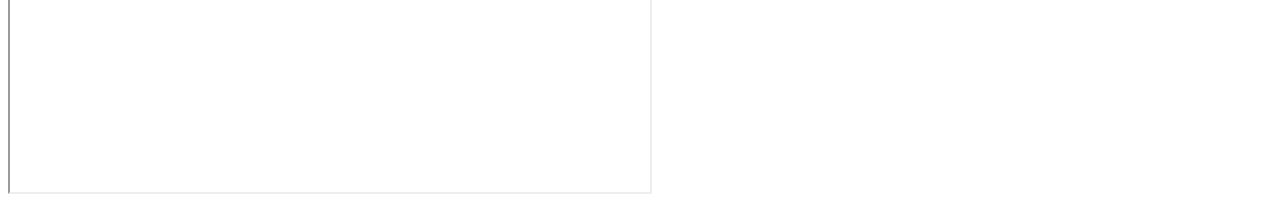
==== commit 319d5653: "Add files via upload" ====
--- a/index.html
+++ b/index.html
@@ -3,16 +3,16 @@
   <head>
     <meta charset="utf-8" />
     <title>UA History Club</title>
-    <meta name="description" content="Ukraine History Club" />
+    <meta name="viewport" content="width=device-width, initial-scale=1" />
+    <meta name="description" content="UA History Club" />
     <meta name="author" content="Nastya" />
-    <meta name="viewport" content="width=device-width, initial-scale=1" />
-   <!-- <link rel="preconnect" href="https://fonts.googleapis.com">
+ <!--   <link rel="preconnect" href="https://fonts.googleapis.com">
     <link rel="preconnect" href="https://fonts.gstatic.com" crossorigin>
     <link href="https://fonts.googleapis.com/css2?family=Inter&display=swap" rel="stylesheet">
     <link rel="preconnect" href="https://fonts.googleapis.com">
     <link rel="preconnect" href="https://fonts.gstatic.com" crossorigin>
     <link href="https://fonts.googleapis.com/css2?family=Noto+Sans:wght@500&display=swap" rel="stylesheet"> 
-    <link rel="stylesheet" type="text/css" href="lab3.css" /> -->
+    <link rel="stylesheet" type="text/css" href="style.css" /> -->
     <title>UA History Club</title>
   </head>
 
@@ -20,7 +20,7 @@
 
     <div class="fullpage">
       <header id="header">
-        <a href="/" class="logo-img">
+        <a href="#hero-page" class="logo-img">
           <img src="C:\Lab\assert\img\logo.svg" alt="logo">
         </a>
         <nav>
@@ -53,7 +53,7 @@
           <img src="assert/img/history.png" alt="history" class="history">
           <img src="assert/img/club.png" alt="history" class="club">
           <img src="assert/img/circles.svg" alt="history" class="circles">
-          <img src="assert/img/main-removebg.png" alt="history" class="main-img"></div>
+          <img src="assert/img/main_img.png" alt="history" class="main-img">
           </div>
           <a href="/" class="button">
             <span>Хочу грати!</span>
@@ -163,4 +163,4 @@
       </footer>      
     </div>    
   </body>
-</html>
+</html>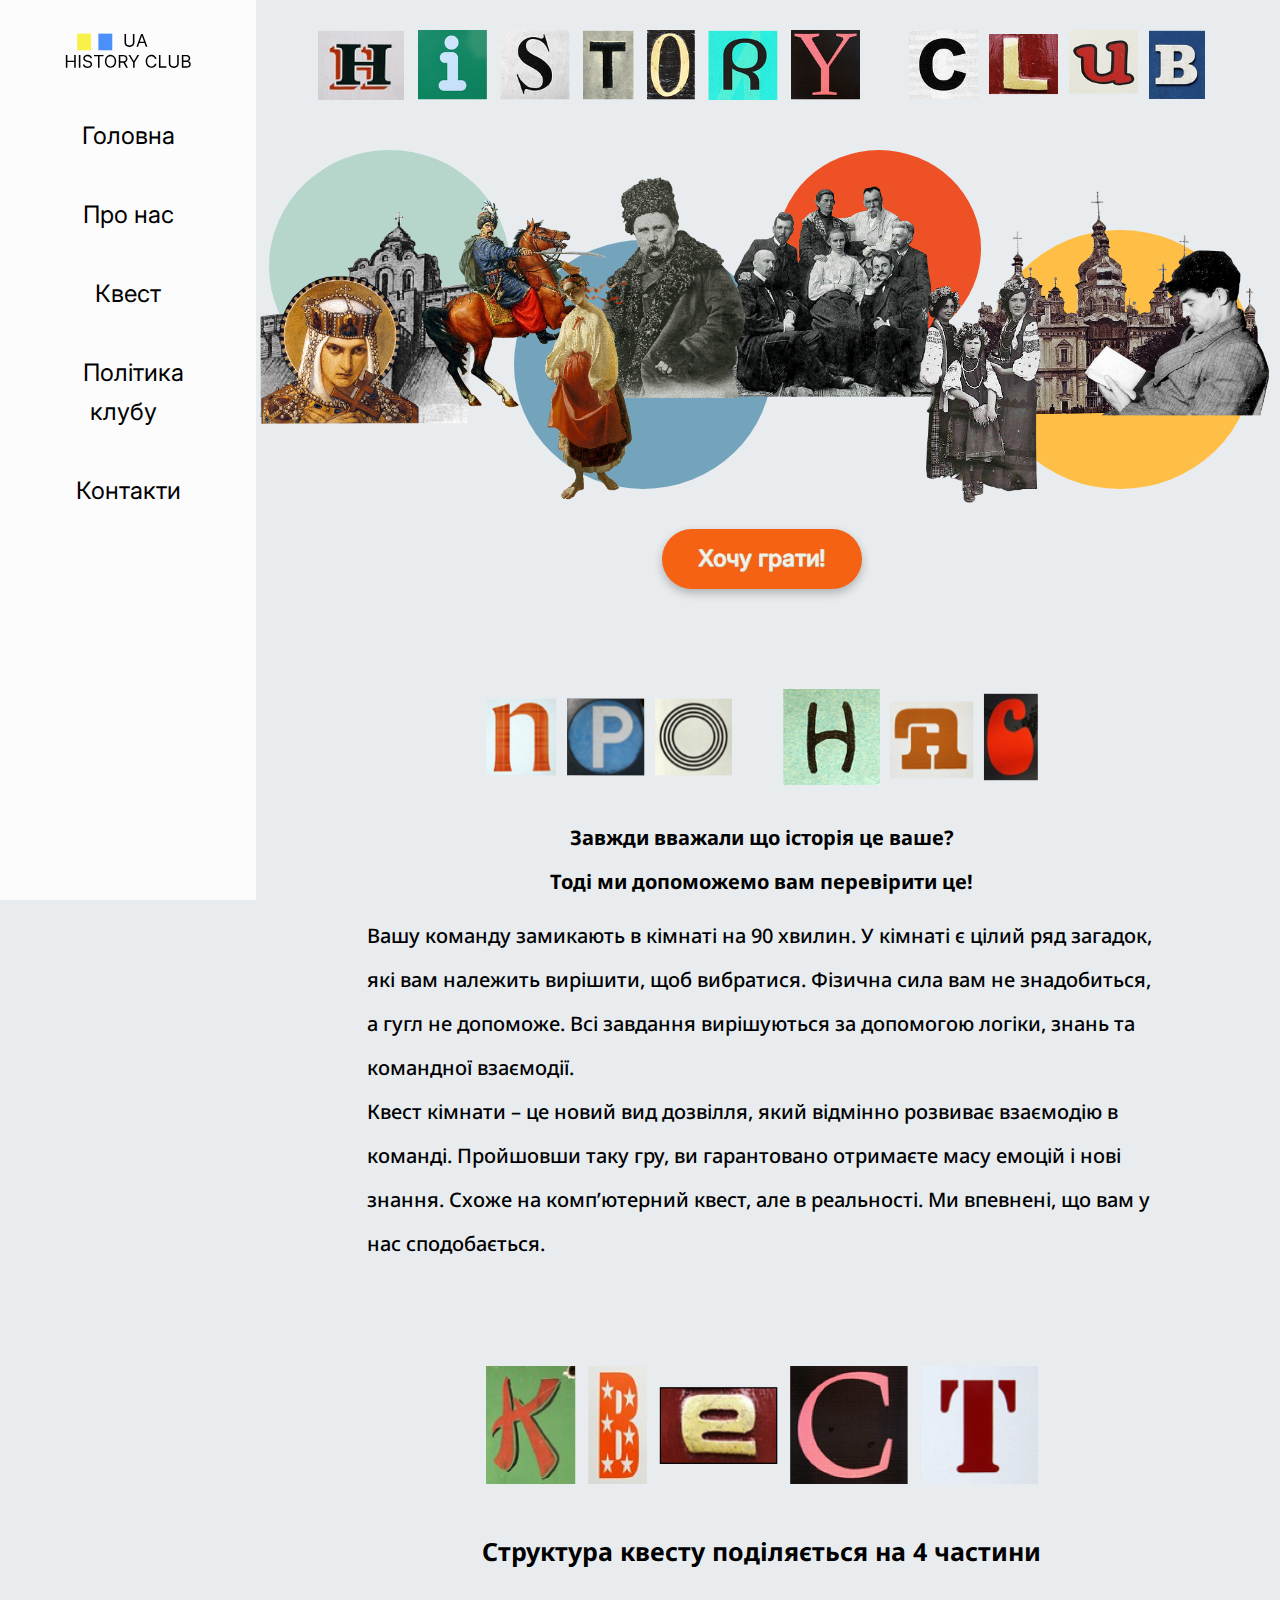
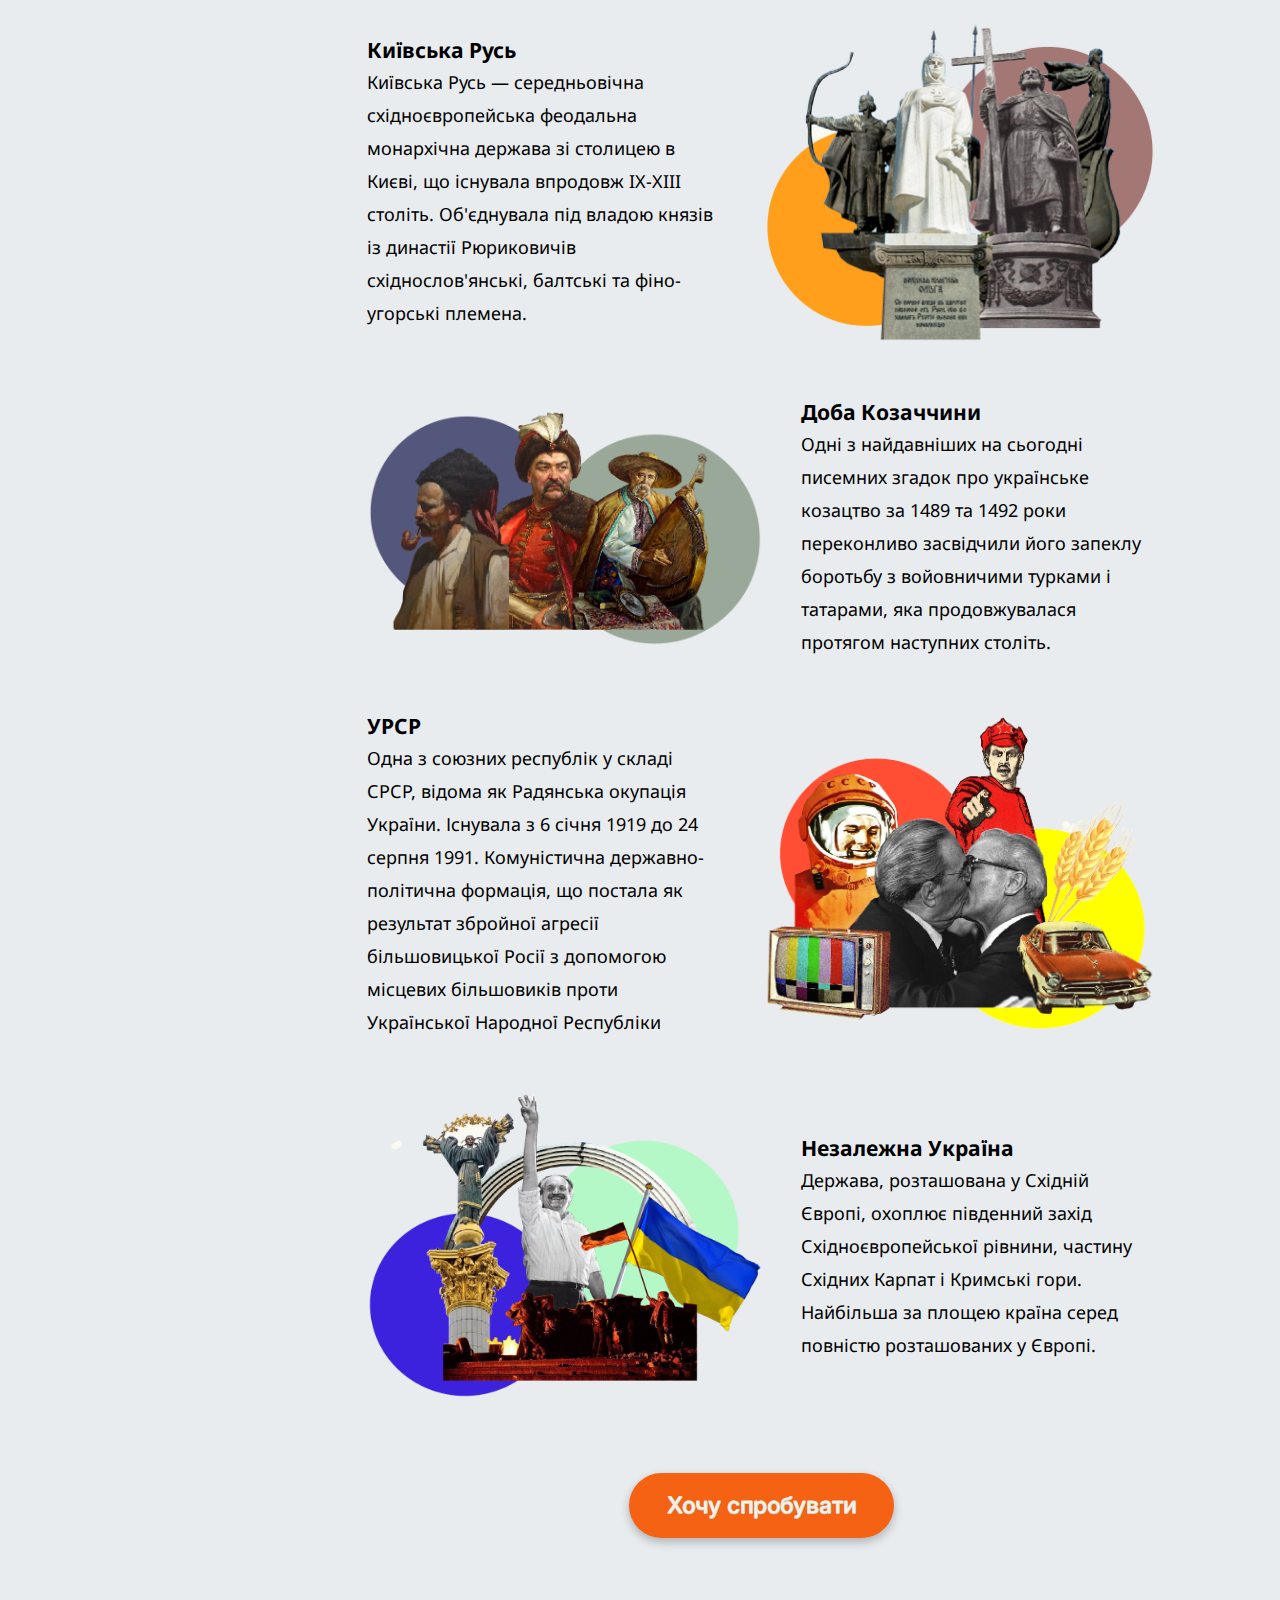
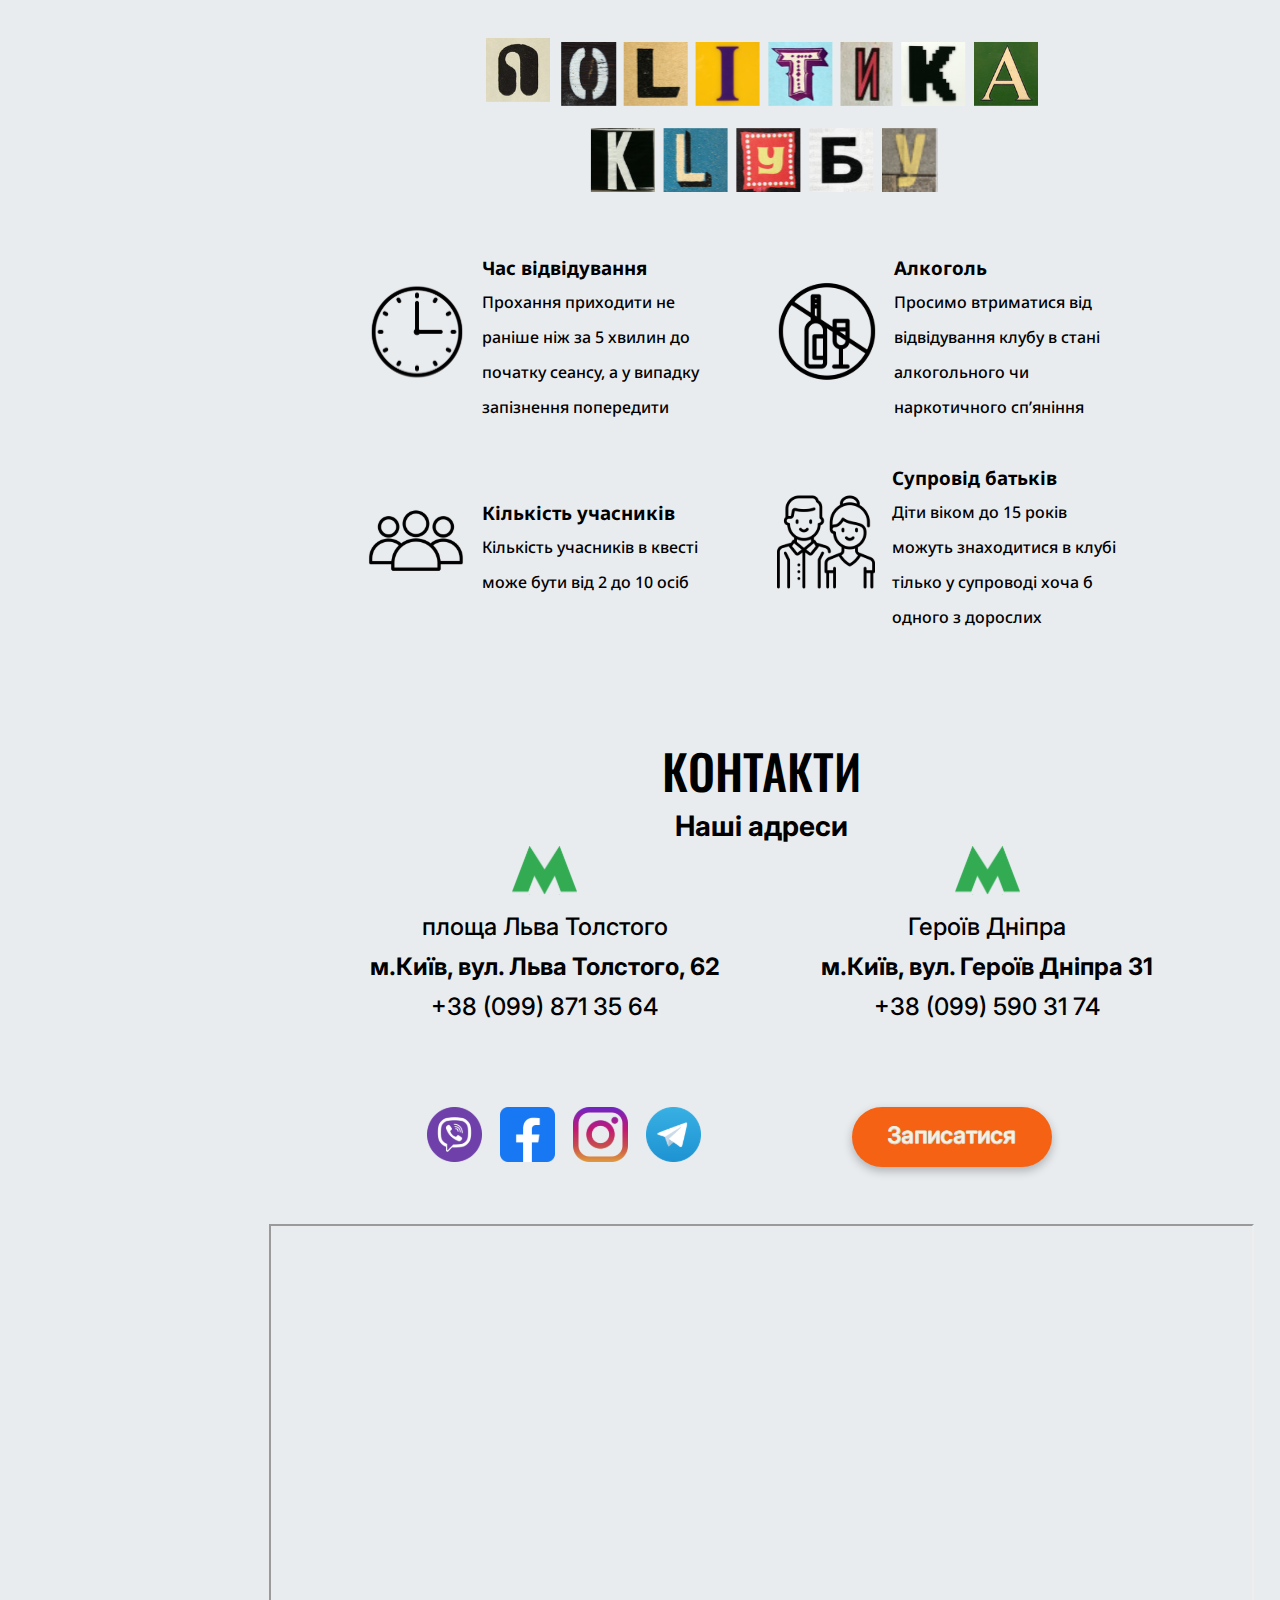
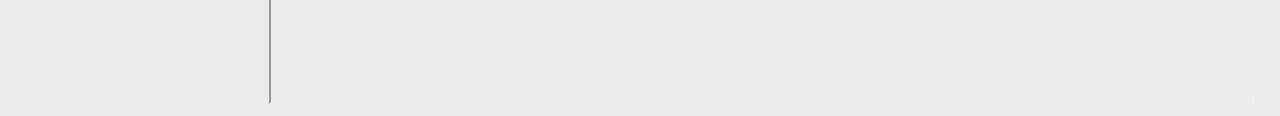
==== commit 64755057: "lab 3" ====
--- a/index.html
+++ b/index.html
@@ -2,27 +2,30 @@
 <html lang="uk">
   <head>
     <meta charset="utf-8" />
-    <title>UA History Club</title>
     <meta name="viewport" content="width=device-width, initial-scale=1" />
     <meta name="description" content="UA History Club" />
     <meta name="author" content="Nastya" />
- <!--   <link rel="preconnect" href="https://fonts.googleapis.com">
+    <link rel="preconnect" href="https://fonts.googleapis.com">
     <link rel="preconnect" href="https://fonts.gstatic.com" crossorigin>
     <link href="https://fonts.googleapis.com/css2?family=Inter&display=swap" rel="stylesheet">
     <link rel="preconnect" href="https://fonts.googleapis.com">
     <link rel="preconnect" href="https://fonts.gstatic.com" crossorigin>
     <link href="https://fonts.googleapis.com/css2?family=Noto+Sans:wght@500&display=swap" rel="stylesheet"> 
-    <link rel="stylesheet" type="text/css" href="style.css" /> -->
+    <link rel="preconnect" href="https://fonts.googleapis.com">
+    <link rel="preconnect" href="https://fonts.gstatic.com" crossorigin>
+    <link href="https://fonts.googleapis.com/css2?family=Oswald:wght@500&display=swap" rel="stylesheet">
+    <link rel="stylesheet" type="text/css" href="style.css" /> 
     <title>UA History Club</title>
   </head>
 
   <body>
-
-    <div class="fullpage">
+    
       <header id="header">
-        <a href="#hero-page" class="logo-img">
-          <img src="C:\Lab\assert\img\logo.svg" alt="logo">
+        <div class="logo">
+        <a href="#hero-page">
+          <img src="assert\img\logo.svg" alt="logo">
         </a>
+        </div>
         <nav>
           <ul class="menu">
             <li>
@@ -35,7 +38,7 @@
               <a href="#quiz-section">Квест</a>
             </li>
             <li>
-              <a href="#politic-section">Політика клубу</a>
+              <a href="#politic-section"><span>Політика <br> клубу</span></a>
             </li>
             <li>
               <a href="#contact">Контакти</a>
@@ -48,116 +51,158 @@
           <span></span>
         </div>
       </header>
+
+      <div class="fullpage">
       <section id="hero-page">
         <div class="main-picture">
-          <img src="assert/img/history.png" alt="history" class="history">
-          <img src="assert/img/club.png" alt="history" class="club">
-          <img src="assert/img/circles.svg" alt="history" class="circles">
-          <img src="assert/img/main_img.png" alt="history" class="main-img">
-          </div>
-          <a href="/" class="button">
-            <span>Хочу грати!</span>
-          </a>
-      </section>
+          <div class="history-club">
+          <div class="history"><img src="assert/img/history.png" alt="history"></div>
+          <div class="club"><img src="assert/img/club.png" alt="club"></div>
+          </div>
+          <div class="main-image">
+         <!-- <img src="assert/img/circles.svg" alt="circles" class="circles"> -->
+         <div class="circles">
+         <div class="green-circle"></div>
+         <div class="blue-circle"></div>
+         <div class="red-circle"></div>
+         <div class="yellow-circle"></div>
+          </div>
+          <div class="main-img"><img src="assert/img/main_img.png" alt="main"></div>
+          </div>
+        </div>
+        <div class="button">
+        <a href="#">
+          <span>Хочу грати!</span>
+        </a>
+      </div>
+      </section>
+      <div class="content">
       <section id="about-section">
-        <h2><img src="assert/img/about_h.svg" alt="Про Нас"></h2>
+        <h2><div class="about-h2"><img src="assert/img/about_h.svg" alt="Про Нас"></div></h2>
+        <div>
         <p class="about-bold">Завжди вважали що історія це ваше?<br>
         Тоді ми допоможемо вам перевірити це!</p>
-        <div>
+      
         <p>Вашу команду  замикають в кімнаті на 90 хвилин. У кімнаті є цілий ряд загадок, які вам належить вирішити, щоб вибратися. Фізична сила вам не знадобиться, а гугл не допоможе. Всі завдання вирішуються за допомогою логіки, знань та командної взаємодії.</p>
 
         <p>Квест кімнати – це новий вид дозвілля, який відмінно розвиває взаємодію в команді. Пройшовши таку гру, ви гарантовано отримаєте масу емоцій і нові знання. Схоже на комп’ютерний квест, але в реальності. Ми впевнені, що вам у нас сподобається.</p>
         </div>
       </section>
       <section id="quiz-section">
-        <h2><img src="assert/img/quiz/quiz_h.svg" alt="Квест"></h2>
-        <p class="Noto-32">Структура квесту поділяється на 4 частини:</p>
+        <h2><div class="quiz-h2"><img src="assert/img/quiz/quiz_h.svg" alt="Квест"></div></h2>
+        <p class="quiz"><b>Структура квесту поділяється на 4 частини</b></p>
         <div class="rus-block">
           <img src="assert/img/quiz/rus_image.png" alt="Київська Русь">
-          <div>
+          <div class="description">
             <h3>Київська Русь</h3>
             <p>Київська Русь — середньовічна східноєвропейська феодальна монархічна держава зі столицею в Києві, що існувала впродовж IX-XIII століть. Об'єднувала під владою князів із династії Рюриковичів східнослов'янські, балтські та фіно-угорські племена.</p>
           </div>
         </div>
         <div class="kozak-block">
           <img src="assert/img/quiz/kozak_image.png" alt="Доба Козаччини">
-          <div>
+          <div class="description">
             <h3>Доба Козаччини</h3>
             <p>Одні з найдавніших на сьогодні писемних згадок про українське козацтво за 1489 та 1492 роки переконливо засвідчили його запеклу боротьбу з войовничими турками і татарами, яка продовжувалася протягом наступних століть.</p>
           </div>
         </div>
         <div class="ussr-block">
           <img src="assert/img/quiz/ussr_image.png" alt="СССР">
-          <div>
+          <div class="description">
             <h3>УРСР</h3>
             <p>Одна з союзних республік у складі СРСР, відома як Радянська окупація України. Існувала з 6 січня 1919 до 24 серпня 1991. Комуністична державно-політична формація, що постала як результат збройної агресії більшовицької Росії з допомогою місцевих більшовиків проти Української Народної Республіки</p>
           </div>
         </div>
         <div class="ukraine-block">
           <img src="assert/img/quiz/ukrn_image.png" alt="Незалежна Україна">
-          <div>
+          <div class="description">
             <h3>Незалежна Україна</h3>
             <p>Держава, розташована у Східній Європі, охоплює південний захід Східноєвропейської рівнини, частину Східних Карпат і Кримські гори. Найбільша за площею країна серед повністю розташованих у Європі.</p>
           </div>
         </div>
-        <a href="/" class="button">
+        <div class="button">
+        <a href="/">
             <span>Хочу спробувати</span>
           </a>
+        </div>
       </section>
       <section id="politic-section">
-        <h2><img src="assert/img/politic/politic_h.svg" alt="Політика клубу"></h2>
+        <h2><div class="politic-h2"><img src="assert/img/politic/politic_h.svg" alt="Політика клубу"></div></h2>
+        <div class="politic">
         <div class="visiting-time-rule">
+          <div class="clock-icon">
+          <img src="assert/img/politic/clock_icon.svg" alt="clock icon">
+        </div>
+          <div class="politic-description">
           <h3>Час відвідування</h3>
-          <img src="assert/img/politic/clock_icon.svg" alt="clock icon">
           <p>Прохання приходити не раніше ніж за 5 хвилин до початку сеансу, а у випадку запізнення попередити</p>
+          </div>
         </div>
         <div class="alcohol-rule">
+          <div class="no-alcohol-icon">
+          <img src="assert/img/politic/alcohol_icon.svg" alt="no-alcohol icon">
+        </div>
+          <div class="politic-description">
           <h3>Алкоголь</h3>
-          <img src="assert/img/politic/alcohol_icon.svg" alt="no-alcohol icon">
-          <p>Просимо втриматися від відвідування клубу в стані алкогольного чи наркотичного сп’яніння</p>
+          <p>Просимо втриматися від відвідування клубу в стані алкогольного чи наркотичного сп’яніння</p></div>
         </div>
         <div class="quantity-rule">
+          <div class="people-icon">
+          <img src="assert/img/politic/people_icon.svg" alt="people icon">
+          </div>
+          <div class="politic-description">
           <h3>Кількість учасників</h3>
-          <img src="assert/img/politic/people_icon.svg" alt="people icon">
           <p>Кількість учасників в квесті може бути від 2 до 10 осіб</p>
+          </div>
         </div>
         <div class="parents-rule">
+          <div class="parent-icon">
+          <img src="assert/img/politic/parents_icon.svg" alt="parent icon">
+        </div>
+        <div class="politic-description">
           <h3>Супровід батьків</h3>
-          <img src="assert/img/politic/parents_icon.svg" alt="parent icon">
           <p>Діти віком до 15 років можуть знаходитися в клубі тілько у супроводі хоча б одного з дорослих </p>
         </div>
-      </section>
+        </div>
+        </div>
+      </section>
+      </div>
       <footer id="contact">
         <h2>КОНТАКТИ</h2>
         <h3>Наші адреси</h3>
+        <div class="adress">
         <div class="contact-lva">
           <img src="assert/img/footer/metro_icon.svg" alt="metro icon">
           <p>площа Льва Толстого</p>
-          <strong>м.Київ, вул. Льва Толстого, 62</strong>
+          <p><strong>м.Київ, вул. Льва Толстого, 62</strong></p>
           <p>+38 (099) 871 35 64</p>
         </div>
         <div class="contact-heroiv">
           <img src="assert/img/footer/metro_icon.svg" alt="metro icon">
           <p>Героїв Дніпра</p>
-          <strong>м.Київ, вул. Героїв Дніпра 31</strong>
+          <p><strong>м.Київ, вул. Героїв Дніпра 31</strong></p>
           <p>+38 (099) 590 31 74</p>
         </div>
+        </div>
+        <div class="socials">
         <div class="social-media">
-          <a href="">
-            <img src="assert/img/footer/viber.svg" alt="viber icon">
-          </a>
-          <a href="">
+          <a href="#">
+           <img src="assert/img/footer/viber.svg" alt="viber icon">
+          </a>
+          <a href="#">
             <img src="assert/img/footer/facebook.svg" alt="facebook icon">
           </a>
-          <a href="">
+          <a href="#">
             <img src="assert/img/footer/instagram.svg" alt="instagram icon">
           </a>
-          <a href="">
+          <a href="#">
             <img src="assert/img/footer/telegram.svg" alt="telegram icon">
           </a>
-          <a href="" class="button">
+          </div>
+          <div class="button">
+          <a href="#">
             <span>Записатися</span>
           </a>
+        </div>
         </div>
         <iframe src="https://www.google.com/maps/d/embed?mid=1B6oHpEbjQobjjq0kSxo-xGtbAl62y0I&hl=uk&ehbc=2E312F" width="640" height="480"></iframe>
       </footer>      
--- a/style.css
+++ b/style.css
@@ -0,0 +1,608 @@
+* {
+	margin: 0;
+	padding: 0;
+	box-sizing: border-box;
+}
+html {
+	scroll-behavior: smooth;
+}
+body {
+	background: #e9ecef;
+}
+a {
+	text-decoration: none;
+}
+.button span {
+	font-family: 'Inter';
+	font-style: normal;
+	font-weight: 500;
+	font-size: 23px;
+	line-height: 29px;
+	color: #F5F3E0;
+	text-shadow: -0.5px -0.5px 0 #D3D0D0, 0.5px -0.5px 0 #D3D0D0, -0.5px 0.5px 0 #D3D0D0, 
+	0.5px 0.5px 0 #B9B4B4;
+}
+.button {
+
+	background-color: #F66213;
+	margin-left: auto;
+	margin-right: auto;
+	width: 200px;
+	height: 60px;
+	border-radius: 50px;
+	padding-top: 15px;
+	text-align: center;
+	box-shadow: 0px 4px 10px rgba(0, 0, 0, 0.25);
+}
+#quiz-section .button {
+	width: 240px;
+	height: 65px;
+}
+#contact .button {
+	padding-top: 8px;
+}
+#header {
+	width: 20vw;
+	height: 100%;
+	background: #FCFCFC;
+	position: fixed;
+}
+.logo {
+  	margin-left: auto;
+  	margin-right: auto;
+  	width: 50%;
+  	margin-top: 30px;
+  	
+}
+.logo img {
+	width: 100%;
+}
+.fullpage {
+	margin-left: 21%;
+	width: 77vw;
+}
+.main-img img {
+	width: 100%;
+}
+.main-img {
+	
+	width: 80%;
+	
+}
+
+ul.menu {
+	list-style-type: none;
+	margin-left: auto;
+  	margin-right: auto;
+}
+ul.menu li a {
+	color: black;
+	font-family: 'Inter', sans-serif;
+	font-size: 24px;
+	line-height: 39px;
+	padding: 10px;
+}
+
+ul.menu li {
+	text-align: center;
+	margin-top: 40px;
+	margin-bottom: 40px;
+}
+
+ul.menu li a:visited {
+text-decoration: none;
+color: black;
+}
+
+ul.menu li a:hover {
+	cursor: pointer;
+	border-bottom: solid 2px;
+	border-color: #74A4BC;
+	
+}
+
+/*.content {
+	width: 79vw;
+	padding-left: 80px;
+	/*padding-right: 80px;
+}
+/*#hero-page a {
+	background-color: #F66213;
+
+	border-radius: 50px;
+	box-shadow: 0px 4px 10px rgba(0, 0, 0, 0.25);
+}
+*/
+/*#hero-page a.button,  {
+	margin-left: auto;
+	margin-right: auto;
+	margin-top: 200px;
+}*/
+.history-club {
+	display: flex;
+	justify-content: space-evenly;
+	height: 100px;
+	padding-top: 30px;
+	/*margin-top: 30px;*/
+	margin-bottom: 50px;
+	
+}
+
+.club {
+ 	width: 30%;
+ 	
+ }
+ .club img {
+ 	width: 100%;
+ }
+ .history {
+ 	width: 55%;
+ }
+ .history img {
+ 	width: 100%;
+ }
+.main-img {
+	position: absolute;
+	top: 130px;
+	right: 6px;
+	max-width: 79.2%;
+	
+}
+
+.green-circle{
+width: 241px;
+height: 233px;
+background-color: #B6D6CC;
+border-radius: 50%;
+animation-name: green-circle-animation;
+animation-duration: 5s;
+animation-timing-function: linear;
+animation-iteration-count: infinite;
+animation-direction: alternate-reverse;
+}
+@keyframes green-circle-animation{
+	100%{
+		transform: translateY(40px);
+	}
+}
+.blue-circle{
+width: 258.11px;
+height: 248.62px;
+background-color: #74A4BC;
+border-radius: 50%;
+margin-top: 90px;
+animation-name: blue-circle-animation;
+animation-duration: 5s;
+animation-timing-function: linear;
+animation-iteration-count: infinite;
+animation-direction: alternate-reverse;
+}
+@keyframes blue-circle-animation{
+	100%{
+		transform: translateY(-30px);
+	}
+}
+.red-circle{
+width: 204.34px;
+height: 196.83px;
+background-color: #EF5126;
+border-radius: 50%;
+animation-name: red-circle-animation;
+animation-duration: 5s;
+animation-timing-function: linear;
+animation-iteration-count: infinite;
+animation-direction: alternate-reverse;
+}
+@keyframes red-circle-animation{
+	100%{
+		transform: translateY(20px);
+	}
+}
+.yellow-circle{
+width: 268.86px;
+height: 258.98px;
+background-color: #FFBF46;
+border-radius: 50%;
+margin-top: 80px;
+animation-name: yellow-circle-animation;
+animation-duration: 5s;
+animation-timing-function: linear;
+animation-iteration-count: infinite;
+animation-direction: alternate-reverse;
+}
+@keyframes yellow-circle-animation{
+	100%{
+		transform: translateY(-20px);
+	}
+}
+.circles{
+	display: flex;
+	justify-content: space-between;
+	margin-bottom: 40px;
+	
+}
+#about-section {
+	width: 80%;
+	margin: 100px auto;
+	font-family: 'Noto Sans';
+	font-style: normal;
+	font-weight: 500;
+	font-size: 20px;
+	line-height: 44px;
+}
+#about-section div{
+	margin-top: 20px;
+}
+.about-bold {
+	text-align: center;
+	font-weight: bold;
+	margin-bottom: 10px;
+}
+.about-h2 img {
+	width: 100%;
+  }
+ .about-h2 {
+ 	margin-left: auto;
+  	margin-right: auto;
+  	width: 70%;
+ }
+#quiz-section {
+font-family: 'Noto Sans';
+font-style: normal;
+font-weight: 400;
+font-size: 18px;
+line-height: 33px;
+margin-top: 100px;
+margin-bottom: 100px;
+margin-left: auto;
+margin-right: auto;
+width: 80%;
+}
+#quiz-section .quiz {
+text-align: center;
+font-size: 25px;
+margin-top: 45px;
+margin-bottom: 45px;
+}
+ .quiz-h2 img {
+  	width: 100%;
+ }
+ .quiz-h2 {
+ 	margin-left: auto;
+  	margin-right: auto;
+  	width: 70%;
+ }
+ #quiz-section .button {
+ 	width: 265px;
+ 	height: 65px;
+ 	padding-top: 17px;
+ }
+ .rus-block, .ussr-block {
+ 	display: flex;
+ 	flex-direction: row-reverse;
+ 	justify-content: space-between;
+ 	align-items: center;
+ 	margin-top: 50px;
+margin-bottom: 50px;
+ }
+ .rus-block img {
+ 	width: 50%;
+ }
+.kozak-block, .ukraine-block  {
+ 	display: flex;
+ 	justify-content: space-between;
+ 	align-items: center;
+ 	margin-top: 50px;
+margin-bottom: 50px;
+
+ }
+ .ukraine-block  {
+ 	margin-bottom: 70px;
+ }
+ .description{
+ 	width: 45%;
+ 	
+ }
+ 
+ .kozak-block img {
+ 	width: 50%;
+ 	height: 60%;
+ }
+ 
+ .ussr-block img {
+ 	width: 50%;
+ 	height: 60%;
+ }
+ 
+ .ukraine-block img {
+ 	width: 50%;
+ }
+ #politic-section {
+ 	font-family: 'Noto Sans';
+	font-style: normal;
+	font-weight: 500;
+	font-size: 16px;
+	line-height: 35px;
+	margin-top: 100px;
+margin-bottom: 100px;
+margin-left: auto;
+margin-right: auto;
+width: 80%;
+ }
+#politic-section div.politic {
+	display: grid;
+	grid-template-columns: repeat(2, 1fr);
+	grid-column-gap: 30px;
+	grid-row-gap: 35px;
+	margin-top: 50px;
+}
+
+.politic-h2 img {
+  	max-width: 100%;
+  }
+  .politic-h2 {
+  	margin-left: auto;
+  	margin-right: auto;
+  	width: 70%;
+  }
+  .visiting-time-rule, .alcohol-rule, .quantity-rule, .parents-rule {
+  	display: flex;
+  	
+  	align-items: center;
+  }
+  .alcohol-rule img, .quantity-rule img, .parents-rule img {
+  	width: 98%;
+  }
+  .politic-description{
+  	width: 60%;
+  	margin-left: 15px;
+  }
+  #contact {
+  	text-align: center;
+  	font-family: 'Inter';
+font-style: normal;
+font-weight: 500;
+font-size: 24px;
+line-height: 40px;
+  }
+#contact h2{
+font-family: 'Oswald', sans-serif;
+font-style: normal;
+font-weight: 500;
+font-size: 48px;
+line-height: 71px;
+}
+#contact h3{
+font-weight: 700;
+}
+
+  #contact iframe {
+  	width: 100%;
+  }
+  .socials{
+  	display: flex;
+	padding-left: 140px;
+	padding-right: 70px;
+	margin-top: 80px;
+margin-bottom: 50px;
+  }
+.adress {
+	display: flex;
+	justify-content: space-evenly;
+}
+.social-media img {
+	width: 100%;
+}
+.social-media {
+	display:  flex;
+	justify-content: space-evenly;
+	width: 40%;
+}
+
+
+
+
+@media only screen and (max-width: 376px) {
+.green-circle {
+	width: 60px;
+	height: 60px;
+}
+.blue-circle {
+	width: 65px;
+	height: 65px;
+}
+.red-circle {
+	width: 60px;
+	height: 60px;
+}
+.yellow-circle {
+	width: 70px;
+	height: 70px;
+}
+.circles {
+	margin-top: -20px;
+	margin-bottom: 110px;
+}
+.history-club {
+	margin-bottom: 100px;
+}
+  ul.menu li a {
+	color: black;
+	font-family: 'Inter', sans-serif;
+	font-size: 12px;
+	line-height: 15px;
+}
+
+h3{
+	font-size: 12px;
+	line-height: 15px;
+}
+.about-h2 {
+	width: 80%;
+}
+#quiz-section .quiz{
+	font-size: 12px;
+	line-height: 15px;
+}
+#politic-section p {
+	font-family: 'Inter', sans-serif;
+	font-size: 10px;
+	line-height: 12px;
+}
+#politic-section div.politic {
+	display: flex;
+	flex-direction: column;
+	padding-left: 10px;
+}
+.parent_icon img, .people-icon img, .no-alcohol-icon img, .clock-icon img {
+	width: 100%;
+}
+.parent-icon, .people-icon, .no-alcohol-icon, .clock-icon {
+	width: 25%;
+}
+.politic-description{
+  	width: 60%;
+  }
+  .politic-h2 {
+  	width: 90%;
+  }
+.kozak-block, .ukraine-block, .rus-block, .ussr-block  {
+ 	display: flex;
+ 	flex-direction: column-reverse;
+ 	font-size: 10px;
+	line-height: 15px;
+ }
+ .description {
+ 	width: 90%;
+ 	margin-bottom: 30px;
+ }
+ .club {
+ 	width: 50%;
+ 	margin-top: 10px;
+ }
+ 
+ .history {
+ 	width: 85%;
+ 	margin-top: 30px;
+ }
+ 
+.main-img {
+	right: 2px;
+	top: 190px;
+}
+
+.rus-block {
+	margin-top: -10px;
+}
+.adress {
+	display: flex;
+	flex-direction: column;
+}
+#header {
+	width: 75px;
+}
+
+.history-club {
+	display: flex;
+	flex-direction: column;
+	align-items: center;
+	justify-content: space-between;
+}
+#about-section {
+	font-family: 'Noto Sans';
+	font-style: normal;
+	font-weight: 500;
+	font-size: 10px;
+	line-height: 12px;
+}
+
+.button{
+	font-size: 12px;
+	line-height: 15px;
+	
+	width: 180px;
+	height: 45px;
+	
+	padding-top: 12px;
+	text-align: center;
+	text-shadow: -0.5px -0.5px 0 #D3D0D0, 0.5px -0.5px 0 #D3D0D0, -0.5px 0.5px 0 #D3D0D0, 
+	0.5px 0.5px 0 #B9B4B4;
+	box-shadow: 0px 4px 10px rgba(0, 0, 0, 0.25);
+}
+.button span {
+	font-size: 18px;
+	line-height: 20px;
+}
+#quiz-section .button {
+ 	width: 200px;
+ 	height: 45px;
+ 	padding-top: 12px;
+ }
+ #quiz-section .button span {
+ 	font-size: 17px;
+	line-height: 18px;
+ }
+.contact-lva, .contact-heroiv {
+	margin-top: 20px;
+}
+
+.contact-lva p, .contact-heroiv p {
+	font-size: 12px;
+	line-height: 15px;
+} 
+.adress {
+	margin-bottom: -20px;
+}
+.adress img {
+	width: 10%;
+}
+.social-media img {
+	width: 75%;
+}
+.social-media {
+	width: 110%;
+	margin-bottom: 23px;
+	}
+/*.social-media img{
+	width: 40px;
+}*/
+.socials {
+	display: flex;
+	flex-direction: column;
+	margin-left: -80px;
+}
+.socials .button {
+	/*width: 150px;
+	height: 30px;
+	padding-top: -10px;*/
+	
+	height: 40px;
+	/*position: relative;
+	top: 23px;*/
+	
+}
+/*.socials .button span{
+	font-size: 12px;
+	line-height: 15px;
+}*/
+#contact h2 {
+	font-size: 30px;
+	line-height: 32px;
+}
+iframe {
+	height: 40%;
+}
+.rus-block img, .kozak-block img, .ussr-block img, .ukraine-block img {
+	width: 70%;
+}
+/*.viber-icon img {
+	width: 100%;
+}
+/*.viber-icon {
+	width: 10%;
+}*/
+}
+
+
+
+
